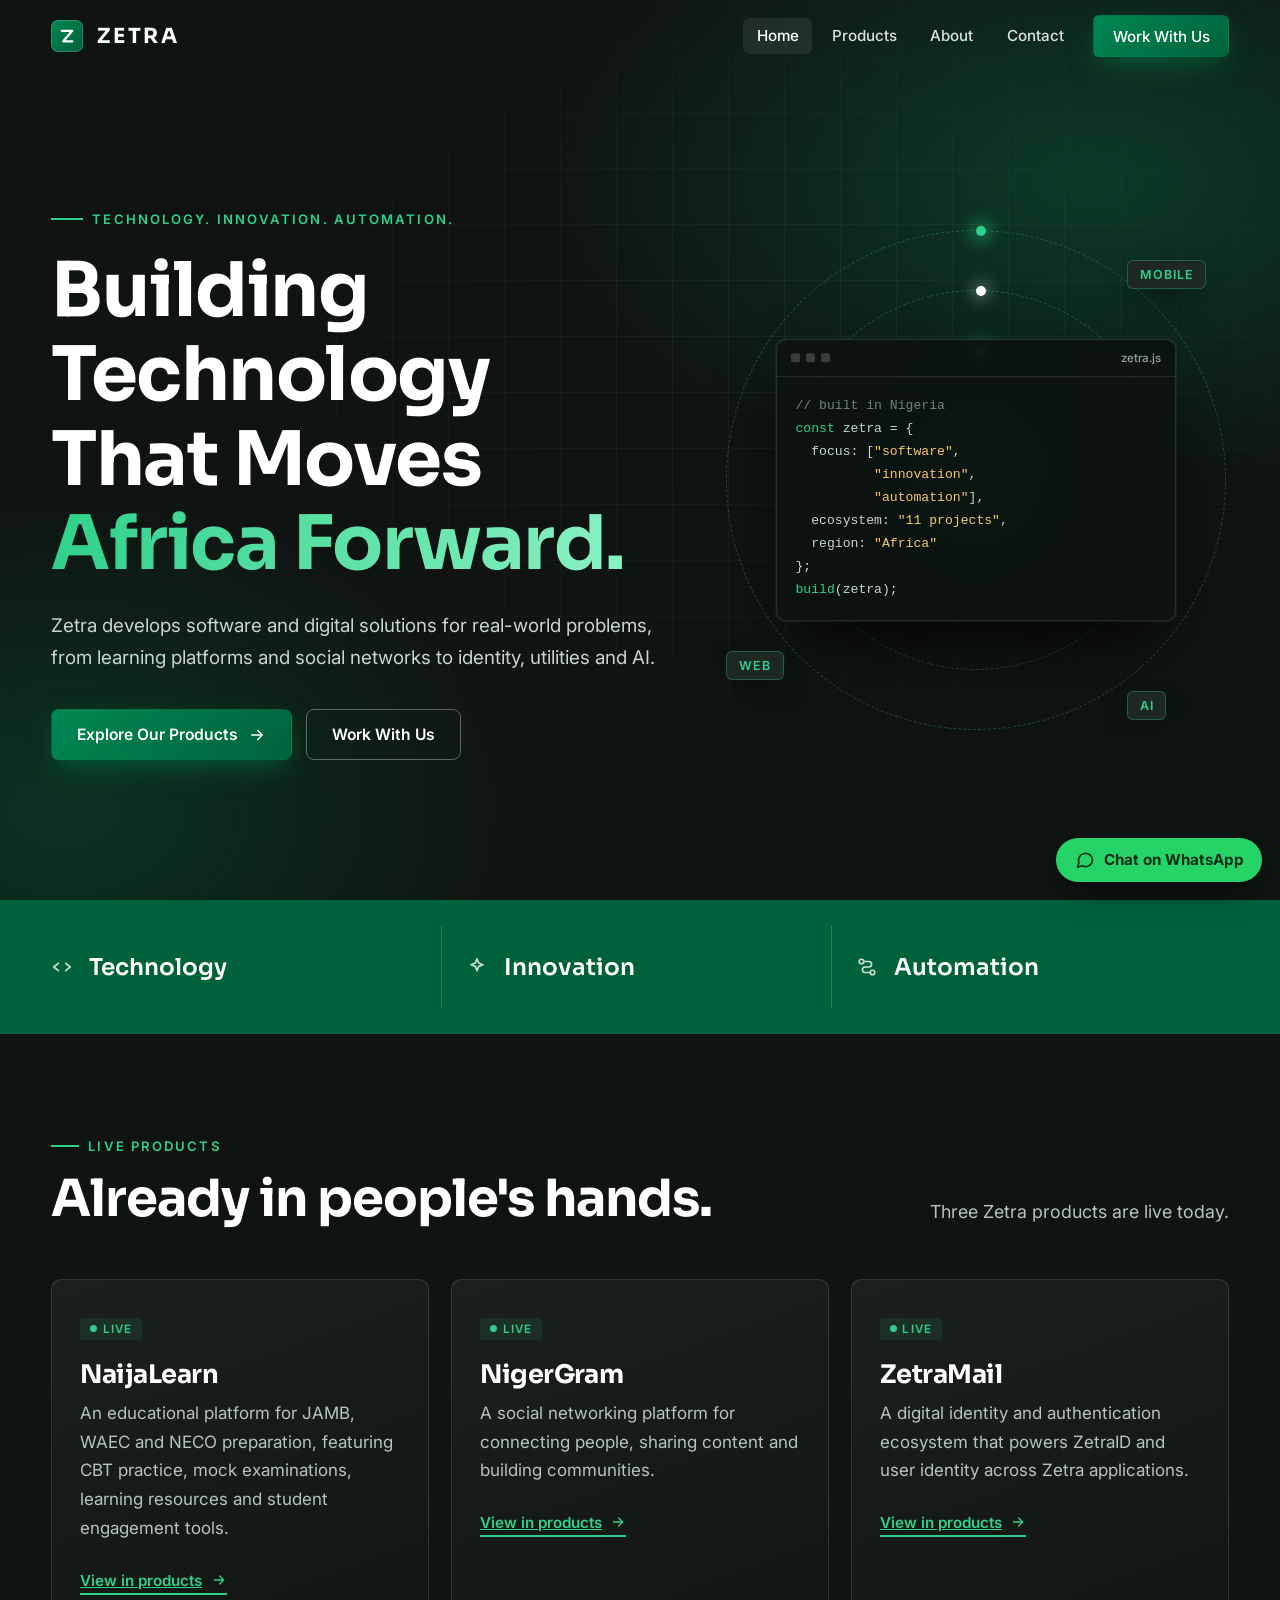
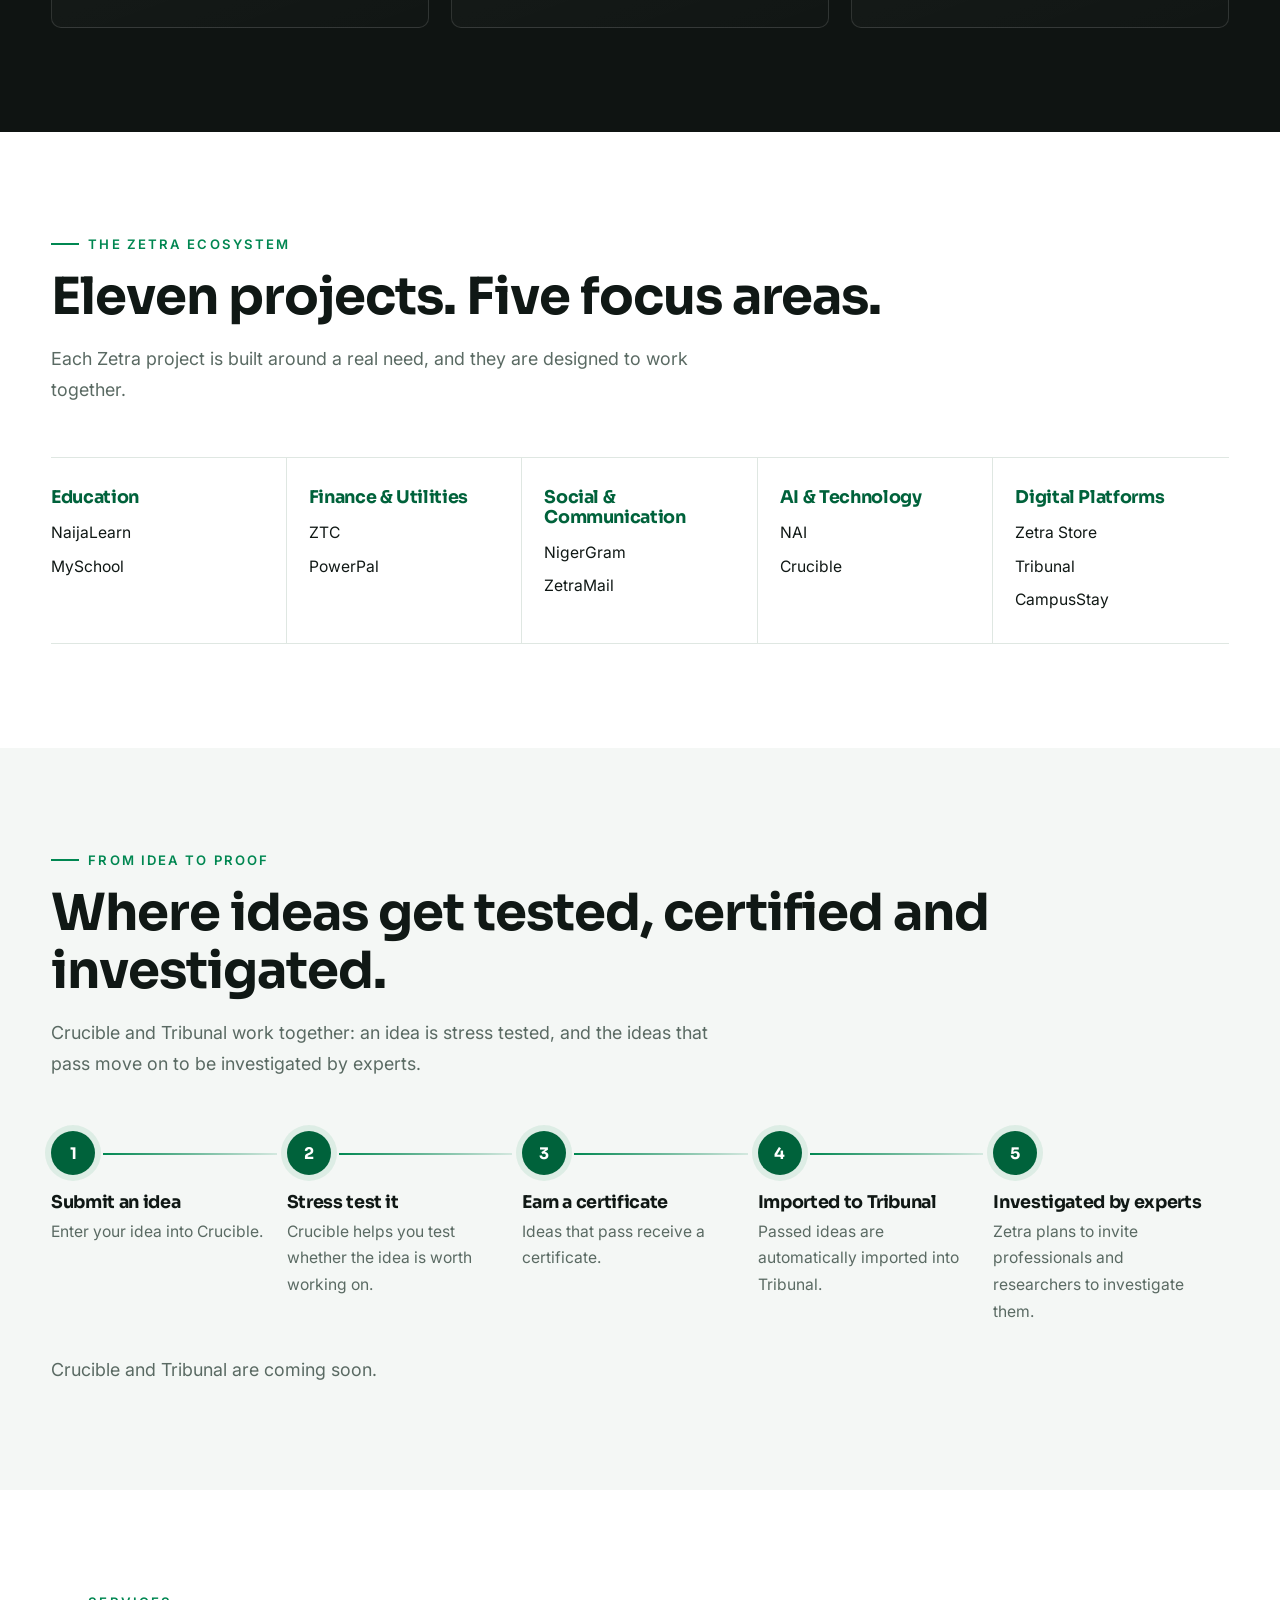
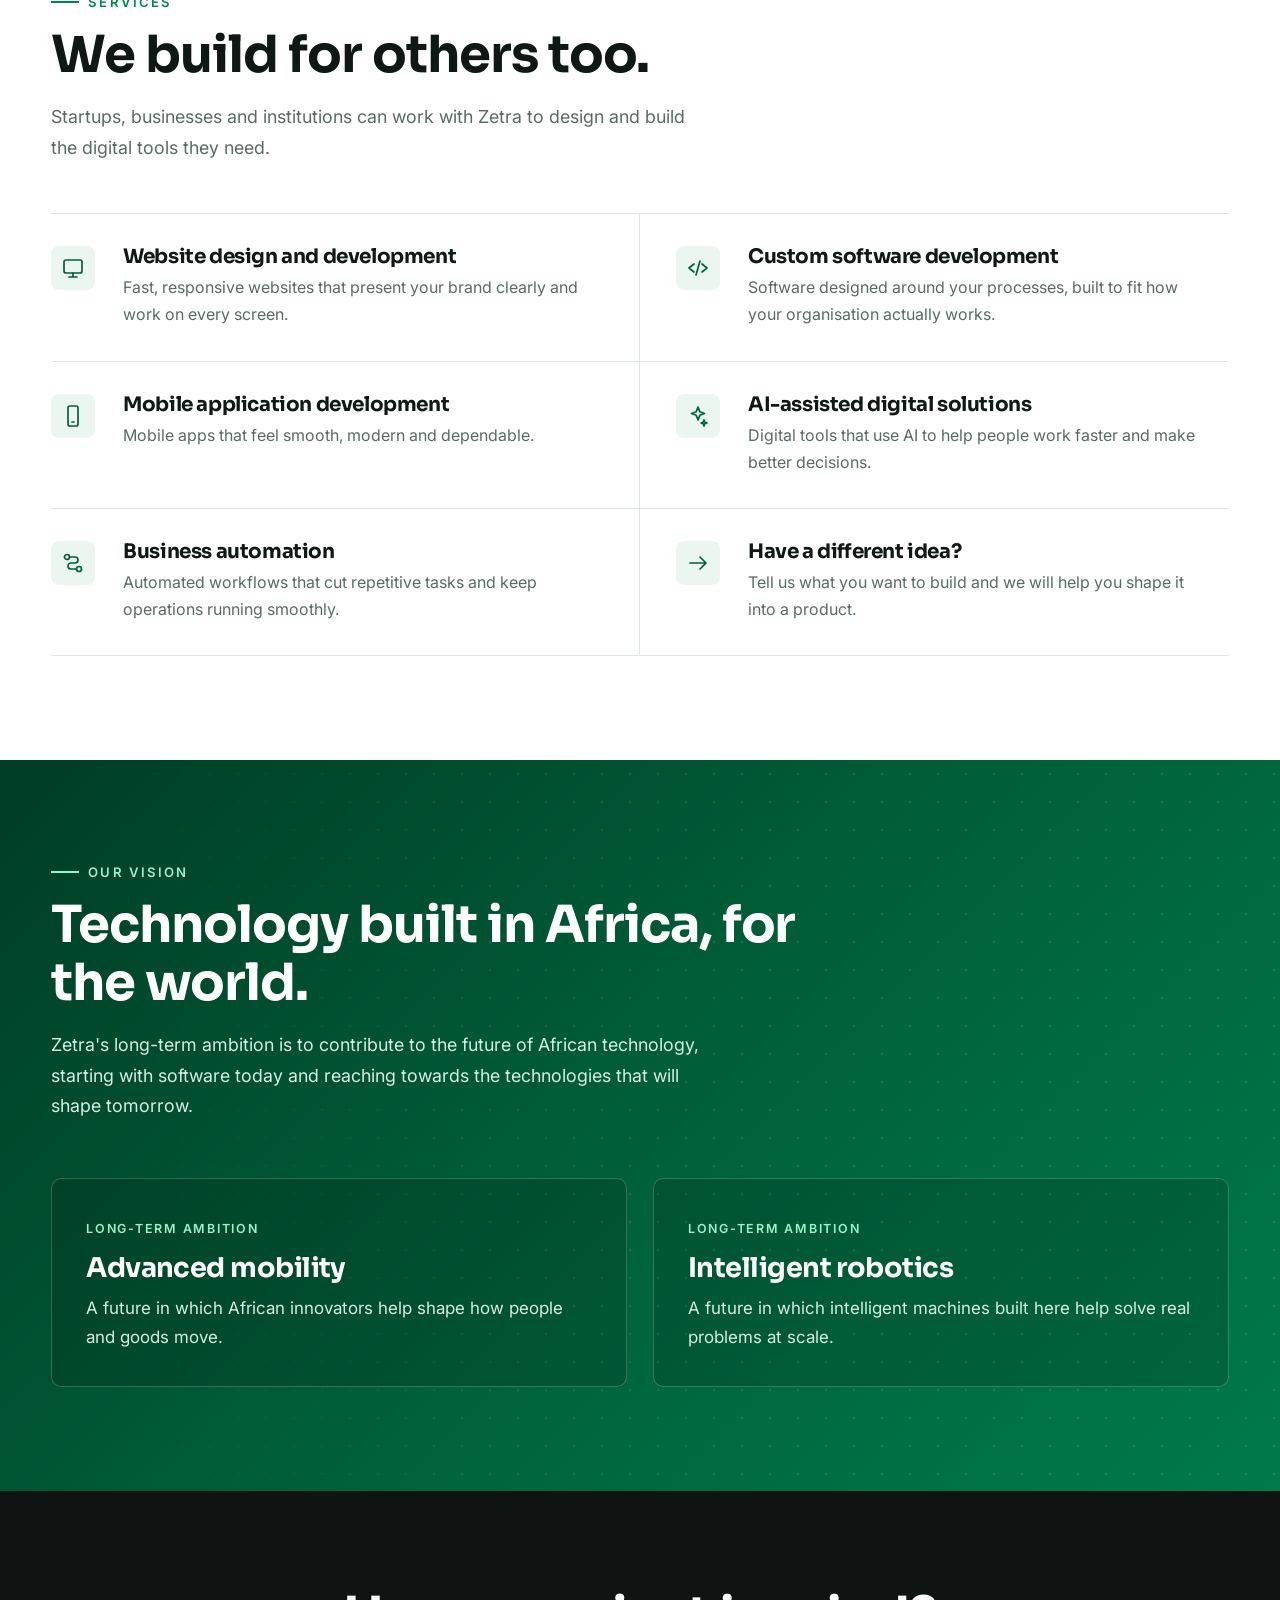
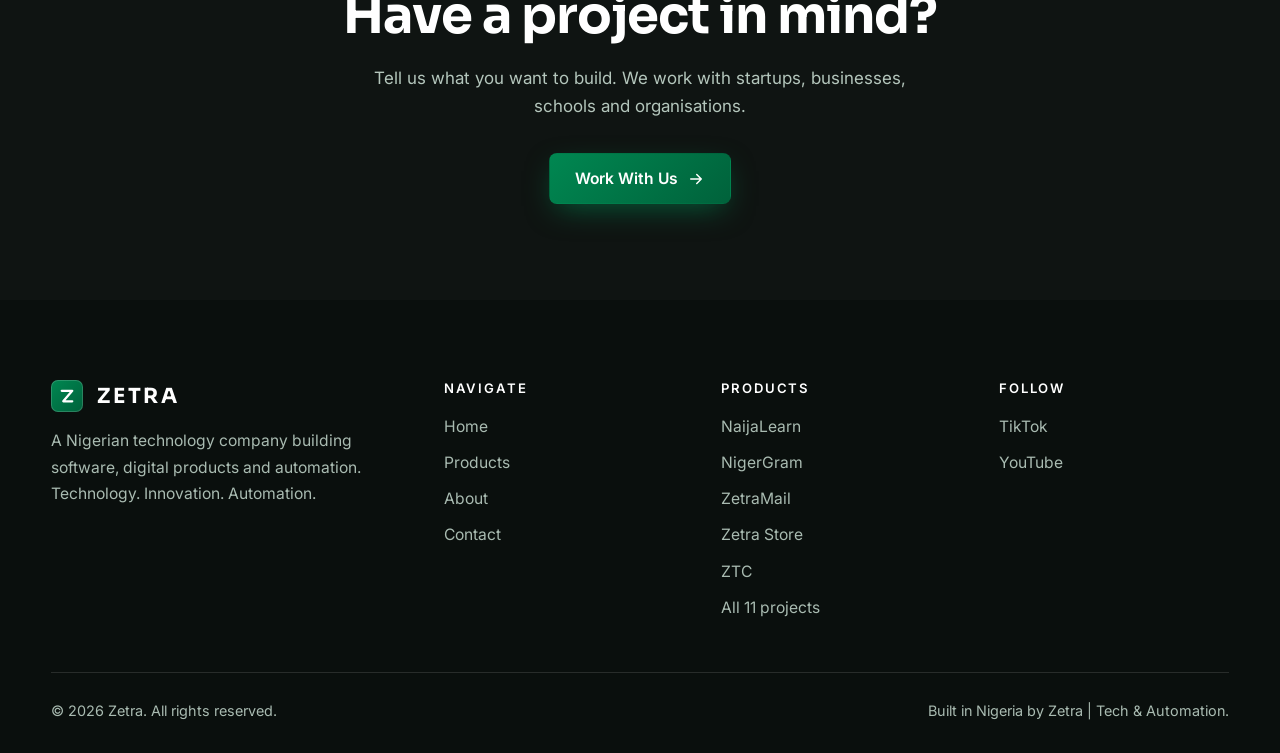
==== index.html @ 16d911e9 "Zetra company website" ====
<!DOCTYPE html>
<html lang="en">
<head>
<meta charset="utf-8">
<meta name="viewport" content="width=device-width,initial-scale=1">
<title>Zetra | Technology. Innovation. Automation.</title>
<meta name="description" content="Zetra is a Nigerian technology company building software, digital products and automation that move Africa forward.">
<meta name="robots" content="index,follow,max-image-preview:large">
<meta name="theme-color" content="#0f1412">
<meta name="author" content="Zetra">
<link rel="canonical" href="https://zetra-company-official-website.vercel.app/">
<meta property="og:type" content="website"><meta property="og:site_name" content="Zetra">
<meta property="og:title" content="Zetra | Technology. Innovation. Automation."><meta property="og:description" content="Zetra is a Nigerian technology company building software, digital products and automation that move Africa forward.">
<meta property="og:url" content="https://zetra-company-official-website.vercel.app/"><meta property="og:image" content="https://zetra-company-official-website.vercel.app/images/og-zetra.jpg">
<meta name="twitter:card" content="summary_large_image">
<link rel="icon" href="images/favicon.svg" type="image/svg+xml"><link rel="manifest" href="site.webmanifest">
<link rel="preconnect" href="https://fonts.googleapis.com"><link rel="preconnect" href="https://fonts.gstatic.com" crossorigin>
<link href="https://fonts.googleapis.com/css2?family=Inter:wght@400;500;600&family=Sora:wght@500;600;700&display=swap" rel="stylesheet">
<link rel="stylesheet" href="css/style.css">
<script type="application/ld+json">{"@context": "https://schema.org", "@type": "Organization", "name": "Zetra", "alternateName": "Zetra | Tech & Automation", "url": "https://zetra-company-official-website.vercel.app/", "logo": "https://zetra-company-official-website.vercel.app/images/favicon.svg", "slogan": "Technology. Innovation. Automation.", "description": "A Nigerian technology company focused on software development, digital products and automation.", "areaServed": "Africa", "email": "zetraorld0@gmail.com", "telephone": "+2348065425732", "sameAs": ["https://www.tiktok.com/@zetra_ecosystem", "https://www.youtube.com/@zetraworld"], "brand": [{"@type": "Brand", "name": "NaijaLearn"}, {"@type": "Brand", "name": "NigerGram"}, {"@type": "Brand", "name": "ZetraMail"}, {"@type": "Brand", "name": "Zetra Store"}, {"@type": "Brand", "name": "ZTC"}, {"@type": "Brand", "name": "NAI"}, {"@type": "Brand", "name": "Tribunal"}, {"@type": "Brand", "name": "Crucible"}, {"@type": "Brand", "name": "MySchool"}, {"@type": "Brand", "name": "PowerPal"}, {"@type": "Brand", "name": "CampusStay"}]}</script>
</head>
<body>
<a class="skip" href="#main">Skip to content</a>
<header class="hd" id="hd"><div class="wrap">
<a class="brand" href="index.html" aria-label="Zetra home"><i aria-hidden="true"><svg viewBox="0 0 24 24" fill="none" stroke="#fff" stroke-width="3" stroke-linejoin="round" stroke-linecap="round"><path d="M5 5h14L7 19h12"/></svg></i>ZETRA</a>
<button class="burger" id="burger" type="button" aria-label="Open menu" aria-expanded="false" aria-controls="menu"><span></span><span></span><span></span></button>
<ul class="links" id="menu"><li><a href="index.html" aria-current="page">Home</a></li><li><a href="products.html">Products</a></li><li><a href="about.html">About</a></li><li><a href="contact.html">Contact</a></li><li><a class="btn btn-p" href="contact.html">Work With Us</a></li></ul>
</div></header>
<main id="main">
<section class="hero" id="home"><div class="wrap">
<div>
<p class="kicker">Technology. Innovation. Automation.</p>
<h1>Building Technology That Moves <em>Africa Forward.</em></h1>
<p class="lead">Zetra develops software and digital solutions for real-world problems, from learning platforms and social networks to identity, utilities and AI.</p>
<div class="cta"><a class="btn btn-p" href="products.html">Explore Our Products <svg viewBox="0 0 24 24" fill="none" stroke="currentColor" stroke-width="2" stroke-linecap="round" stroke-linejoin="round" aria-hidden="true"><path d="M5 12h14M13 6l6 6-6 6"/></svg></a><a class="btn btn-g" href="contact.html">Work With Us</a></div>
</div>
<div class="viz" aria-hidden="true"><div class="glow"></div><div class="ring r1"></div><div class="ring r2"></div><div class="ring r3"></div>
<div class="code"><div class="bar"><b></b><b></b><b></b><span>zetra.js</span></div><pre><span class="c">// built in Nigeria</span>
<span class="k">const</span> zetra = {
  focus: [<span class="s">"software"</span>,
          <span class="s">"innovation"</span>,
          <span class="s">"automation"</span>],
  ecosystem: <span class="s">"11 projects"</span>,
  region: <span class="s">"Africa"</span>
};
<span class="k">build</span>(zetra);</pre></div>
<span class="chip a">Mobile</span><span class="chip b">Web</span><span class="chip c">AI</span></div>
</div></section>
<div class="strip" aria-label="Zetra pillars"><div class="wrap">
<div><svg viewBox="0 0 24 24" fill="none" stroke="currentColor" stroke-width="1.8" stroke-linecap="round" stroke-linejoin="round" aria-hidden="true"><path d="M8 8l-5 4 5 4M16 8l5 4-5 4"/></svg>Technology</div>
<div><svg viewBox="0 0 24 24" fill="none" stroke="currentColor" stroke-width="1.8" stroke-linecap="round" stroke-linejoin="round" aria-hidden="true"><path d="M12 3l1.8 4.7 4.7 1.8-4.7 1.8L12 16l-1.8-4.7L5.5 9.5l4.7-1.8z"/></svg>Innovation</div>
<div><svg viewBox="0 0 24 24" fill="none" stroke="currentColor" stroke-width="1.8" stroke-linecap="round" stroke-linejoin="round" aria-hidden="true"><circle cx="6" cy="6" r="2.5"/><circle cx="18" cy="18" r="2.5"/><path d="M8.5 6H14a3 3 0 0 1 0 6h-4a3 3 0 0 0 0 6h5.5"/></svg>Automation</div>
</div></div>
<section class="live"><div class="wrap">
<div class="head reveal"><div><p class="eyebrow">Live products</p><h2>Already in people's hands.</h2></div><p class="sub" style="margin:0">Three Zetra products are live today.</p></div>
<div class="lgrid"><article class="lc reveal" style="--d:0.0s"><span class="st live">Live</span><h3>NaijaLearn</h3><p>An educational platform for JAMB, WAEC and NECO preparation, featuring CBT practice, mock examinations, learning resources and student engagement tools.</p><a class="more" href="products.html">View in products <svg viewBox="0 0 24 24" fill="none" stroke="currentColor" stroke-width="2" stroke-linecap="round" stroke-linejoin="round" aria-hidden="true"><path d="M5 12h14M13 6l6 6-6 6"/></svg></a></article><article class="lc reveal" style="--d:0.08s"><span class="st live">Live</span><h3>NigerGram</h3><p>A social networking platform for connecting people, sharing content and building communities.</p><a class="more" href="products.html">View in products <svg viewBox="0 0 24 24" fill="none" stroke="currentColor" stroke-width="2" stroke-linecap="round" stroke-linejoin="round" aria-hidden="true"><path d="M5 12h14M13 6l6 6-6 6"/></svg></a></article><article class="lc reveal" style="--d:0.16s"><span class="st live">Live</span><h3>ZetraMail</h3><p>A digital identity and authentication ecosystem that powers ZetraID and user identity across Zetra applications.</p><a class="more" href="products.html">View in products <svg viewBox="0 0 24 24" fill="none" stroke="currentColor" stroke-width="2" stroke-linecap="round" stroke-linejoin="round" aria-hidden="true"><path d="M5 12h14M13 6l6 6-6 6"/></svg></a></article></div></div></section>
<section class="light"><div class="wrap">
<div class="reveal"><p class="eyebrow">The Zetra ecosystem</p><h2>Eleven projects. Five focus areas.</h2><p class="sub">Each Zetra project is built around a real need, and they are designed to work together.</p></div>
<div class="eg reveal" style="margin-top:52px"><div class="et"><h3>Education</h3><ul><li><a href="products.html">NaijaLearn</a></li><li><a href="products.html">MySchool</a></li></ul></div><div class="et"><h3>Finance &amp; Utilities</h3><ul><li><a href="products.html">ZTC</a></li><li><a href="products.html">PowerPal</a></li></ul></div><div class="et"><h3>Social &amp; Communication</h3><ul><li><a href="products.html">NigerGram</a></li><li><a href="products.html">ZetraMail</a></li></ul></div><div class="et"><h3>AI &amp; Technology</h3><ul><li><a href="products.html">NAI</a></li><li><a href="products.html">Crucible</a></li></ul></div><div class="et"><h3>Digital Platforms</h3><ul><li><a href="products.html">Zetra Store</a></li><li><a href="products.html">Tribunal</a></li><li><a href="products.html">CampusStay</a></li></ul></div></div></div></section>
<section class="soft"><div class="wrap">
<div class="reveal"><p class="eyebrow">From idea to proof</p><h2>Where ideas get tested, certified and investigated.</h2><p class="sub">Crucible and Tribunal work together: an idea is stress tested, and the ideas that pass move on to be investigated by experts.</p></div>
<ol class="pipe">
<li class="reveal"><b>1</b><h3>Submit an idea</h3><p>Enter your idea into Crucible.</p></li>
<li class="reveal" style="--d:.08s"><b>2</b><h3>Stress test it</h3><p>Crucible helps you test whether the idea is worth working on.</p></li>
<li class="reveal" style="--d:.16s"><b>3</b><h3>Earn a certificate</h3><p>Ideas that pass receive a certificate.</p></li>
<li class="reveal" style="--d:.24s"><b>4</b><h3>Imported to Tribunal</h3><p>Passed ideas are automatically imported into Tribunal.</p></li>
<li class="reveal" style="--d:.32s"><b>5</b><h3>Investigated by experts</h3><p>Zetra plans to invite professionals and researchers to investigate them.</p></li>
</ol>
<p class="sub" style="margin-top:30px">Crucible and Tribunal are coming soon.</p>
</div></section>
<section class="light"><div class="wrap">
<div class="reveal"><p class="eyebrow">Services</p><h2>We build for others too.</h2><p class="sub">Startups, businesses and institutions can work with Zetra to design and build the digital tools they need.</p></div>
<div class="sg"><div class="sv reveal" style="--d:0.0s"><svg viewBox="0 0 24 24" aria-hidden="true"><rect x="3" y="4" width="18" height="13" rx="2"/><path d="M8 21h8M12 17v4"/></svg><div><h3>Website design and development</h3><p>Fast, responsive websites that present your brand clearly and work on every screen.</p></div></div><div class="sv reveal" style="--d:0.08s"><svg viewBox="0 0 24 24" aria-hidden="true"><path d="M8 8l-5 4 5 4M16 8l5 4-5 4M14 5l-4 14"/></svg><div><h3>Custom software development</h3><p>Software designed around your processes, built to fit how your organisation actually works.</p></div></div><div class="sv reveal" style="--d:0.0s"><svg viewBox="0 0 24 24" aria-hidden="true"><rect x="7" y="2" width="10" height="20" rx="2"/><path d="M11 18h2"/></svg><div><h3>Mobile application development</h3><p>Mobile apps that feel smooth, modern and dependable.</p></div></div><div class="sv reveal" style="--d:0.08s"><svg viewBox="0 0 24 24" aria-hidden="true"><path d="M12 3l1.8 4.7 4.7 1.8-4.7 1.8L12 16l-1.8-4.7L5.5 9.5l4.7-1.8zM18 16l.8 2.2L21 19l-2.2.8L18 22l-.8-2.2L15 19l2.2-.8z"/></svg><div><h3>AI-assisted digital solutions</h3><p>Digital tools that use AI to help people work faster and make better decisions.</p></div></div><div class="sv reveal" style="--d:0.0s"><svg viewBox="0 0 24 24" aria-hidden="true"><circle cx="6" cy="6" r="2.5"/><circle cx="18" cy="18" r="2.5"/><path d="M8.5 6H14a3 3 0 0 1 0 6h-4a3 3 0 0 0 0 6h5.5"/></svg><div><h3>Business automation</h3><p>Automated workflows that cut repetitive tasks and keep operations running smoothly.</p></div></div><div class="sv reveal" style="--d:0.08s"><svg viewBox="0 0 24 24" aria-hidden="true"><path d="M4 12h16M14 6l6 6-6 6"/></svg><div><h3>Have a different idea?</h3><p>Tell us what you want to build and we will help you shape it into a product.</p></div></div></div></div></section>
<section class="vision"><div class="wrap">
<div class="reveal"><p class="eyebrow">Our vision</p><h2>Technology built in Africa, for the world.</h2><p class="sub">Zetra's long-term ambition is to contribute to the future of African technology, starting with software today and reaching towards the technologies that will shape tomorrow.</p></div>
<div class="vg"><div class="vc reveal"><small>Long-term ambition</small><h3>Advanced mobility</h3><p>A future in which African innovators help shape how people and goods move.</p></div><div class="vc reveal" style="--d:.1s"><small>Long-term ambition</small><h3>Intelligent robotics</h3><p>A future in which intelligent machines built here help solve real problems at scale.</p></div></div>
</div></section>
<section class="band"><div class="wrap reveal"><h2>Have a project in mind?</h2><p>Tell us what you want to build. We work with startups, businesses, schools and organisations.</p><a class="btn btn-p" href="contact.html">Work With Us <svg viewBox="0 0 24 24" fill="none" stroke="currentColor" stroke-width="2" stroke-linecap="round" stroke-linejoin="round" aria-hidden="true"><path d="M5 12h14M13 6l6 6-6 6"/></svg></a></div></section>
</main>
<footer><div class="wrap">
<div class="fg">
<div><a class="brand" href="index.html" aria-label="Zetra home"><i aria-hidden="true"><svg viewBox="0 0 24 24" fill="none" stroke="#fff" stroke-width="3" stroke-linejoin="round" stroke-linecap="round"><path d="M5 5h14L7 19h12"/></svg></i>ZETRA</a><p class="d">A Nigerian technology company building software, digital products and automation. Technology. Innovation. Automation.</p></div>
<div><h4>Navigate</h4><ul><li><a href="index.html">Home</a></li><li><a href="products.html">Products</a></li><li><a href="about.html">About</a></li><li><a href="contact.html">Contact</a></li></ul></div>
<div><h4>Products</h4><ul><li><a href="products.html">NaijaLearn</a></li><li><a href="products.html">NigerGram</a></li><li><a href="products.html">ZetraMail</a></li><li><a href="products.html">Zetra Store</a></li><li><a href="products.html">ZTC</a></li><li><a href="products.html">All 11 projects</a></li></ul></div>
<div id="social-col" hidden><h4>Follow</h4><ul id="social"></ul></div>
</div>
<div class="fb"><span>&copy; <span id="yr">2026</span> Zetra. All rights reserved.</span><span>Built in Nigeria by Zetra | Tech &amp; Automation.</span></div>
</div></footer>
<script src="js/site.js"></script>
</body>
</html>
---- css/style.css ----
:root{--g1:#00623B;--g2:#008751;--gl:#2fd08a;--ch:#0f1412;--ch2:#151c19;--ch3:#1d2723;--line:#ffffff1f;--ink:#101815;--mute:#5a6a63;--soft:#f4f7f5;--bd:#dfe7e2;--r:8px}
*{box-sizing:border-box;margin:0;padding:0}
html{scroll-behavior:smooth;scroll-padding-top:84px}
body{font:400 1.0625rem/1.7 Inter,system-ui,-apple-system,"Segoe UI",sans-serif;color:var(--ink);background:#fff;-webkit-font-smoothing:antialiased;overflow-x:hidden}
h1,h2,h3{font-family:Sora,Inter,system-ui,sans-serif;line-height:1.12;letter-spacing:-.02em}
a{color:inherit}img,svg{display:block;max-width:100%}
.wrap{width:min(1180px,92%);margin-inline:auto}
:focus-visible{outline:3px solid var(--gl);outline-offset:3px;border-radius:4px}
.skip{position:absolute;left:-999px;top:8px;background:var(--g2);color:#fff;padding:.7em 1.1em;z-index:300;border-radius:var(--r)}.skip:focus{left:8px}
.btn{display:inline-flex;align-items:center;justify-content:center;gap:.6em;padding:.95em 1.6em;border-radius:var(--r);border:1px solid transparent;font:600 .98rem Inter,sans-serif;text-decoration:none;cursor:pointer;transition:transform .25s,background .25s,box-shadow .25s,border-color .25s,color .25s}
.btn svg{width:18px;height:18px;transition:transform .25s}.btn:hover svg{transform:translateX(4px)}
.btn-p{background:linear-gradient(135deg,var(--g2),var(--g1));color:#fff;box-shadow:0 10px 30px -8px #008751aa}.btn-p:hover{transform:translateY(-2px);box-shadow:0 16px 36px -8px #008751dd}
.btn-g{background:transparent;color:#fff;border-color:#ffffff55}.btn-g:hover{border-color:var(--gl);color:var(--gl);transform:translateY(-2px)}
.btn-d{background:var(--ch);color:#fff}.btn-d:hover{background:var(--g1);transform:translateY(-2px)}
.btn-o{background:#fff;color:var(--g1);border-color:var(--g2)}.btn-o:hover{background:var(--g1);color:#fff}
/* header */
.hd{position:fixed;inset:0 0 auto 0;z-index:100;border-bottom:1px solid transparent;transition:background .3s,border-color .3s}
.hd.solid,.hd.menu-open{background:#0f1412ec;-webkit-backdrop-filter:blur(14px);backdrop-filter:blur(14px);border-color:var(--line)}
.hd .wrap{display:flex;align-items:center;justify-content:space-between;height:72px}
.brand{display:flex;align-items:center;gap:.65em;text-decoration:none;color:#fff;font:700 1.3rem Sora,sans-serif;letter-spacing:.14em}
.brand i{display:grid;place-items:center;width:32px;height:32px;border-radius:7px;background:linear-gradient(135deg,var(--g2),var(--g1));box-shadow:0 0 0 1px #ffffff2a inset}.brand i svg{width:18px;height:18px}
.links{display:flex;align-items:center;gap:6px;list-style:none}
.links a{color:#d9e4de;text-decoration:none;font-weight:500;font-size:.95rem;padding:.55em .9em;border-radius:6px;transition:color .2s,background .2s}
.links a:hover,.links a[aria-current=page]{color:#fff;background:#ffffff14}
.links .btn{margin-left:10px;padding:.7em 1.2em;color:#fff}.links .btn:hover{background:linear-gradient(135deg,var(--g2),var(--g1))}
.burger{display:none;width:44px;height:44px;border:1px solid var(--line);background:transparent;border-radius:var(--r);cursor:pointer;position:relative}
.burger span{position:absolute;left:11px;right:11px;height:2px;background:#fff;transition:transform .3s,opacity .3s,top .3s}
.burger span:nth-child(1){top:15px}.burger span:nth-child(2){top:21px}.burger span:nth-child(3){top:27px}
.open .burger span:nth-child(1){top:21px;transform:rotate(45deg)}.open .burger span:nth-child(2){opacity:0}.open .burger span:nth-child(3){top:21px;transform:rotate(-45deg)}
/* hero */
.hero{position:relative;background:var(--ch);color:#fff;padding:150px 0 90px;min-height:100svh;display:flex;align-items:center;overflow:hidden;isolation:isolate}
.hero::before{content:"";position:absolute;inset:0;z-index:-2;background:radial-gradient(60% 50% at 85% 20%,#00875155,transparent 70%),radial-gradient(50% 50% at 5% 90%,#00623b66,transparent 70%)}
.hero::after{content:"";position:absolute;inset:0;z-index:-1;background-image:linear-gradient(#ffffff0d 1px,transparent 1px),linear-gradient(90deg,#ffffff0d 1px,transparent 1px);background-size:56px 56px;-webkit-mask-image:radial-gradient(70% 70% at 60% 40%,#000,transparent 85%);mask-image:radial-gradient(70% 70% at 60% 40%,#000,transparent 85%)}
.hero .wrap{display:grid;grid-template-columns:1.1fr .9fr;gap:56px;align-items:center}
.kicker{display:inline-flex;align-items:center;gap:.7em;font:600 .82rem Inter;letter-spacing:.16em;text-transform:uppercase;color:var(--gl);margin-bottom:1.4rem}.kicker::before{content:"";width:32px;height:2px;background:var(--gl)}
.hero h1{font-size:clamp(2.5rem,6.2vw,4.7rem);font-weight:700}
.hero h1 em{font-style:normal;background:linear-gradient(100deg,var(--gl),#8af2c3);-webkit-background-clip:text;background-clip:text;color:transparent}
.hero p.lead{margin:1.5rem 0 2.2rem;max-width:52ch;font-size:1.18rem;color:#c7d6ce}
.cta{display:flex;flex-wrap:wrap;gap:14px}
.viz{position:relative;width:100%;max-width:500px;aspect-ratio:1;justify-self:center}
.ring{position:absolute;border:1px dashed #2fd08a55;border-radius:50%;animation:spin 40s linear infinite}.ring.r1{inset:0}.ring.r2{inset:12%;animation-duration:28s;animation-direction:reverse}.ring.r3{inset:24%;animation-duration:20s}
.ring::after{content:"";position:absolute;top:-5px;left:50%;width:10px;height:10px;border-radius:50%;background:var(--gl);box-shadow:0 0 18px 2px var(--gl)}.ring.r2::after{background:#fff;box-shadow:0 0 16px 2px #fff8}
@keyframes spin{to{transform:rotate(360deg)}}
.glow{position:absolute;inset:22%;border-radius:50%;background:radial-gradient(circle,#008751aa,transparent 68%);filter:blur(24px)}
.code{position:absolute;inset:50% 0 auto 0;margin:0 auto;transform:translateY(-50%);width:80%;background:#0c1210f2;border:1px solid var(--line);border-radius:10px;box-shadow:0 30px 70px -20px #000,0 0 0 1px #00875133;overflow:hidden;animation:float 7s ease-in-out infinite}
@keyframes float{50%{transform:translateY(-54%)}}
.code .bar{display:flex;gap:6px;padding:11px 14px;border-bottom:1px solid var(--line);align-items:center;font:500 .72rem Inter;color:#8fa59a}.code .bar b{width:9px;height:9px;border-radius:2px;background:#ffffff2e}.code .bar span{margin-left:auto}
.code pre{padding:18px;font:500 .82rem/1.75 ui-monospace,SFMono-Regular,Menlo,Consolas,monospace;color:#c7d6ce;white-space:pre;overflow:hidden}
.code .k{color:#2fd08a}.code .s{color:#f2c96b}.code .c{color:#6f857a}
.chip{position:absolute;padding:.5em .95em;background:var(--ch3);border:1px solid #2fd08a55;border-radius:6px;font:600 .78rem Inter;letter-spacing:.08em;text-transform:uppercase;color:var(--gl);box-shadow:0 12px 30px -10px #000}
.chip.a{top:6%;right:4%}.chip.b{bottom:10%;left:0}.chip.c{bottom:2%;right:12%}
/* page hero (inner pages) */
.ph{background:var(--ch);color:#fff;padding:150px 0 70px;position:relative;overflow:hidden;isolation:isolate}
.ph::before{content:"";position:absolute;inset:0;z-index:-1;background:radial-gradient(55% 80% at 90% 0%,#00875155,transparent 70%),linear-gradient(#ffffff0a 1px,transparent 1px) 0 0/56px 56px}
.ph h1{font-size:clamp(2.2rem,5vw,3.6rem);max-width:20ch}.ph p{margin-top:1.2rem;max-width:58ch;color:#c7d6ce;font-size:1.15rem}
/* strip */
.strip{background:var(--g1);color:#fff}.strip .wrap{display:grid;grid-template-columns:repeat(3,1fr)}
.strip div{padding:26px 24px;font:600 clamp(1rem,2.4vw,1.45rem) Sora,sans-serif;border-left:1px solid #ffffff2e;display:flex;align-items:center;gap:.7em}.strip div:first-child{border-left:0;padding-left:0}.strip svg{width:22px;height:22px;flex:none;opacity:.8}
/* sections */
section{padding:104px 0}
.eyebrow{font:600 .82rem Inter;letter-spacing:.16em;text-transform:uppercase;color:var(--g2);margin-bottom:1rem;display:flex;align-items:center;gap:.7em}.eyebrow::before{content:"";width:28px;height:2px;background:currentColor}
h2{font-size:clamp(2rem,4.6vw,3.2rem);font-weight:700}
.sub{margin-top:1.2rem;max-width:60ch;color:var(--mute);font-size:1.12rem}
.soft{background:var(--soft)}
.reveal{opacity:0;transform:translateY(26px);transition:opacity .8s cubic-bezier(.2,.7,.2,1),transform .8s cubic-bezier(.2,.7,.2,1);transition-delay:var(--d,0s)}.reveal.in{opacity:1;transform:none}
.head{display:flex;justify-content:space-between;align-items:end;gap:30px;flex-wrap:wrap;margin-bottom:52px}
/* live cards (dark) */
.live{background:var(--ch);color:#fff}.live .eyebrow{color:var(--gl)}.live .sub{color:#b4c6bc}
.lgrid{display:grid;grid-template-columns:repeat(3,1fr);gap:22px}
.lc{padding:32px 28px;border:1px solid var(--line);border-radius:10px;background:linear-gradient(160deg,#ffffff0d,#ffffff03);transition:transform .35s,border-color .35s}.lc:hover{transform:translateY(-6px);border-color:#2fd08a88}
.lc h3{font-size:1.6rem;margin:1.2rem 0 .6rem}.lc p{color:#b4c6bc;margin-bottom:1.4rem}
.st{display:inline-flex;align-items:center;gap:.5em;font:600 .72rem Inter;letter-spacing:.1em;text-transform:uppercase;padding:.35em .85em;border-radius:4px}
.st::before{content:"";width:7px;height:7px;border-radius:50%;background:currentColor}
.st.live{color:var(--gl);background:#2fd08a18}.st.soon{color:#8a9a92;background:#8a9a9218}
.light .st.live{color:var(--g1);background:#00875114}.light .st.soon{color:#6b7a73;background:#6b7a7314}
.more{display:inline-flex;align-items:center;gap:.55em;background:none;border:0;border-bottom:2px solid var(--g2);padding:.2em 0;font:600 .95rem Inter;color:var(--g1);cursor:pointer;transition:gap .25s,color .25s}.more:hover{gap:.9em;color:var(--g2)}.more svg{width:16px;height:16px}
.live .more{color:var(--gl);border-color:var(--gl)}
/* ecosystem tiles */
.eg{display:grid;grid-template-columns:repeat(5,1fr);gap:0;border-top:1px solid var(--bd)}
.et{padding:30px 22px 30px 0;border-right:1px solid var(--bd);border-bottom:1px solid var(--bd)}.et:not(:first-child){padding-left:22px}.et:last-child{border-right:0}
.et h3{font-size:1.1rem;margin-bottom:.8rem;color:var(--g1)}.et ul{list-style:none;display:grid;gap:.4rem}.et li{font-size:.98rem}
.et a{text-decoration:none}.et a:hover{color:var(--g2)}
/* services */
.sg{display:grid;grid-template-columns:1fr 1fr;margin-top:50px;border-top:1px solid var(--bd)}
.sv{display:grid;grid-template-columns:52px 1fr;gap:20px;padding:32px 28px 32px 0;border-bottom:1px solid var(--bd);transition:background .3s}.sv:nth-child(odd){border-right:1px solid var(--bd)}.sv:nth-child(even){padding-left:36px}.sv:hover{background:linear-gradient(90deg,#00875110,transparent)}
.sv svg{width:44px;height:44px;padding:10px;border-radius:8px;background:#00875114;stroke:var(--g1);fill:none;stroke-width:1.7;stroke-linecap:round;stroke-linejoin:round;transition:background .3s,stroke .3s}.sv:hover svg{background:var(--g1);stroke:#fff}
.sv h3{font-size:1.25rem;margin-bottom:.35rem}.sv p{color:var(--mute);font-size:1rem}
/* vision */
.vision{background:linear-gradient(135deg,#003d25,var(--g1) 55%,#007a4a);color:#fff;position:relative;overflow:hidden;isolation:isolate}
.vision::before{content:"";position:absolute;inset:0;z-index:-1;background-image:radial-gradient(#ffffff1f 1px,transparent 1px);background-size:28px 28px;-webkit-mask-image:linear-gradient(90deg,transparent,#000 70%);mask-image:linear-gradient(90deg,transparent,#000 70%)}
.vision .eyebrow{color:#9bf0c9}.vision h2{max-width:20ch}.vision .sub{color:#d6efe3}
.vg{display:grid;grid-template-columns:1fr 1fr;gap:26px;margin-top:56px}
.vc{padding:34px;border:1px solid #ffffff33;border-radius:10px;background:#00000024;transition:transform .3s,border-color .3s}.vc:hover{transform:translateY(-5px);border-color:#9bf0c9}
.vc small{font:600 .78rem Inter;letter-spacing:.14em;text-transform:uppercase;color:#9bf0c9}.vc h3{font-size:1.7rem;margin:.7rem 0}.vc p{color:#d6efe3}
/* cta band */
.band{background:var(--ch);color:#fff;text-align:center;padding:96px 0}.band h2{max-width:22ch;margin:0 auto}.band p{margin:1.2rem auto 2rem;max-width:54ch;color:#b4c6bc}
/* products page */
.pills{display:flex;flex-wrap:wrap;gap:10px;margin-bottom:40px}
.pills button{border:1px solid var(--bd);background:#fff;color:var(--ink);padding:.6em 1.2em;border-radius:999px;font:500 .94rem Inter;cursor:pointer;transition:all .2s}.pills button:hover{border-color:var(--g2);color:var(--g1)}.pills button[aria-pressed=true]{background:var(--g1);color:#fff;border-color:var(--g1)}
.pg{display:grid;grid-template-columns:repeat(3,1fr);gap:22px}
.pc{position:relative;background:#fff;border:1px solid var(--bd);border-radius:10px;padding:30px 28px 26px;display:flex;flex-direction:column;transition:transform .35s,border-color .35s,box-shadow .35s;overflow:hidden}
.pc::before{content:"";position:absolute;left:0;top:0;height:3px;width:0;background:linear-gradient(90deg,var(--g2),var(--gl));transition:width .45s}.pc:hover{transform:translateY(-6px);border-color:#00875166;box-shadow:0 26px 50px -24px #00623b66}.pc:hover::before{width:100%}
.pc .cat{font:600 .74rem Inter;letter-spacing:.1em;text-transform:uppercase;color:var(--mute);margin-bottom:.8rem}
.pc h3{font-size:1.5rem;margin:1rem 0 .6rem}.pc p{color:var(--mute);flex:1;margin-bottom:1.4rem;font-size:1rem}
.pc[hidden]{display:none}
dialog{border:0;border-radius:12px;padding:0;max-width:min(560px,92vw);width:100%;box-shadow:0 40px 100px -20px #000c}
dialog::backdrop{background:#0b100ecc;-webkit-backdrop-filter:blur(4px);backdrop-filter:blur(4px)}
.dm{padding:36px 34px 32px}.dm .cat{font:600 .74rem Inter;letter-spacing:.1em;text-transform:uppercase;color:var(--mute)}.dm h3{font-size:1.9rem;margin:.8rem 0}.dm p{color:var(--mute);margin:1rem 0 1.6rem}
.dm .x{position:absolute;top:14px;right:14px;width:40px;height:40px;border-radius:50%;border:1px solid var(--bd);background:#fff;cursor:pointer;font-size:1.2rem}.dm .x:hover{background:var(--soft)}
.dm .acts{display:flex;gap:12px;flex-wrap:wrap}
/* about */
.two{display:grid;grid-template-columns:1fr 1fr;gap:72px;align-items:start}
.pillars{border-top:1px solid var(--bd)}.pillar{display:grid;grid-template-columns:56px 1fr;gap:20px;padding:26px 0;border-bottom:1px solid var(--bd)}.pillar span{font:700 .9rem Sora;color:var(--g2);padding-top:4px}.pillar h3{font-size:1.3rem;margin-bottom:.35rem}.pillar p{color:var(--mute);font-size:1rem}
.lead-box{padding:34px;border-left:4px solid var(--g2);background:var(--soft);border-radius:0 10px 10px 0}.lead-box h3{font-size:1.5rem;margin-bottom:.6rem}.lead-box p{color:var(--mute)}
/* contact */
.contact{background:var(--ch);color:#fff}.contact .wrap{display:grid;grid-template-columns:.9fr 1.1fr;gap:72px;align-items:start}.contact .eyebrow{color:var(--gl)}.contact .sub{color:#b4c6bc}
.ch{list-style:none;display:grid;gap:12px;margin-top:2rem}.ch a{color:#fff;text-decoration:none;border-bottom:1px solid #ffffff44}.ch a:hover{color:var(--gl);border-color:var(--gl)}.ch small{display:block;font:600 .74rem Inter;letter-spacing:.12em;text-transform:uppercase;color:var(--gl)}
form{display:grid;grid-template-columns:1fr 1fr;gap:20px}.f{display:grid;gap:8px}.f.full{grid-column:1/-1}
label{font:600 .88rem Inter;color:#d7e4dc}
input,textarea,select{width:100%;padding:.95em 1.1em;background:#ffffff0d;border:1px solid #ffffff33;border-radius:var(--r);color:#fff;font:inherit;transition:border-color .2s,background .2s}
select option{color:#111}
input::placeholder,textarea::placeholder{color:#7f948a}input:focus,textarea:focus,select:focus{outline:none;border-color:var(--gl);background:#ffffff14;box-shadow:0 0 0 3px #2fd08a33}
textarea{min-height:150px;resize:vertical}
.fa{grid-column:1/-1;display:flex;gap:14px;flex-wrap:wrap}
#status{grid-column:1/-1;min-height:1.6em;font-weight:500}#status.err{color:#ffb4a8}#status.ok{color:var(--gl)}
.notice{padding:26px;border:1px dashed #2fd08a66;border-radius:10px;color:#c7d6ce}
/* footer */
footer{background:#0a0f0d;color:#a9bbb1;padding:80px 0 30px;font-size:.98rem}
.fg{display:grid;grid-template-columns:1.5fr 1fr 1fr 1fr;gap:48px;padding-bottom:50px;border-bottom:1px solid var(--line)}
footer .brand{margin-bottom:1rem}footer p.d{max-width:38ch}
footer h4{font:600 .82rem Inter;letter-spacing:.14em;text-transform:uppercase;color:#fff;margin-bottom:1.1rem}
footer ul{list-style:none;display:grid;gap:.6rem}footer ul a{text-decoration:none;transition:color .2s}footer ul a:hover{color:var(--gl)}
.fb{display:flex;justify-content:space-between;gap:16px;flex-wrap:wrap;padding-top:26px;font-size:.9rem}
@media(max-width:1000px){
.hero .wrap,.two,.contact .wrap{grid-template-columns:1fr;gap:48px}.viz{max-width:400px}
.lgrid,.pg{grid-template-columns:1fr 1fr}.eg{grid-template-columns:1fr 1fr}.et,.et:not(:first-child){padding:26px 18px 26px 0;border-right:0}
.sg,.vg{grid-template-columns:1fr}.sv:nth-child(odd){border-right:0}.sv:nth-child(even){padding-left:0}
.fg{grid-template-columns:1fr 1fr}.fg>div:first-child{grid-column:1/-1}
section{padding:80px 0}.burger{display:block}
.links{position:fixed;inset:72px 0 0 0;flex-direction:column;align-items:stretch;gap:4px;padding:28px 6%;background:#0f1412f7;-webkit-backdrop-filter:blur(16px);backdrop-filter:blur(16px);transform:translateY(-12px);opacity:0;visibility:hidden;transition:opacity .3s,transform .3s,visibility 0s .3s}
.open .links{opacity:1;transform:none;visibility:visible;transition:opacity .3s,transform .3s}
.links a{font-size:1.25rem;padding:.9em .6em;border-bottom:1px solid var(--line);border-radius:0}.links .btn{margin:18px 0 0;border-bottom:0;font-size:1.05rem;border-radius:var(--r)}}
@media(max-width:640px){.hero{padding:120px 0 70px}.ph{padding:120px 0 56px}.lgrid,.pg,.eg{grid-template-columns:1fr}.strip .wrap{grid-template-columns:1fr}.strip div{border-left:0;border-top:1px solid #ffffff2e;padding:18px 0}.strip div:first-child{border-top:0}form{grid-template-columns:1fr}.fg{grid-template-columns:1fr}.cta .btn{flex:1 1 100%}.code pre{font-size:.7rem;padding:14px}.dm{padding:30px 22px 24px}}
@media(prefers-reduced-motion:reduce){*,*::before,*::after{animation:none!important;transition:none!important;scroll-behavior:auto!important}.reveal{opacity:1;transform:none}}

.pipe{list-style:none;display:grid;grid-template-columns:repeat(5,1fr);gap:0;margin-top:52px;counter-reset:p}
.pipe li{position:relative;padding:0 22px 0 0}
.pipe li::after{content:"";position:absolute;top:22px;left:52px;right:10px;height:2px;background:linear-gradient(90deg,var(--g2),#00875122)}
.pipe li:last-child::after{display:none}
.pipe b{display:grid;place-items:center;width:44px;height:44px;border-radius:50%;background:var(--g1);color:#fff;font:700 1rem Sora,sans-serif;position:relative;z-index:1;box-shadow:0 0 0 6px #00875118}
.pipe h3{font-size:1.1rem;margin:1.1rem 0 .4rem}.pipe p{color:var(--mute);font-size:.98rem}
.faq{margin-top:36px;border-top:1px solid var(--bd)}
.faq details{border-bottom:1px solid var(--bd);padding:20px 4px}
.faq summary{cursor:pointer;font:600 1.12rem Sora,sans-serif;list-style:none;display:flex;justify-content:space-between;gap:16px}
.faq summary::-webkit-details-marker{display:none}.faq summary::after{content:"+";color:var(--g2);font-size:1.5rem;line-height:1;transition:transform .25s}
.faq details[open] summary::after{transform:rotate(45deg)}.faq p{margin-top:12px;color:var(--mute);max-width:64ch}
.fab{position:fixed;right:18px;bottom:18px;z-index:90;display:flex;align-items:center;gap:.6em;padding:.8em 1.2em;border-radius:999px;background:#25d366;color:#06301a;font:700 .95rem Inter,sans-serif;text-decoration:none;box-shadow:0 12px 30px -8px #000a;transition:transform .25s}
.fab:hover{transform:translateY(-3px)}.fab svg{width:20px;height:20px}
@media(max-width:1000px){.pipe{grid-template-columns:1fr;gap:26px}.pipe li{padding:0 0 0 62px}.pipe b{position:absolute;left:0;top:0}.pipe li::after{top:44px;left:21px;right:auto;width:2px;height:calc(100% + 26px - 44px);background:linear-gradient(180deg,var(--g2),#00875122)}.pipe h3{margin-top:0}}
@media(max-width:640px){.fab span{display:none}.fab{padding:.9em}}
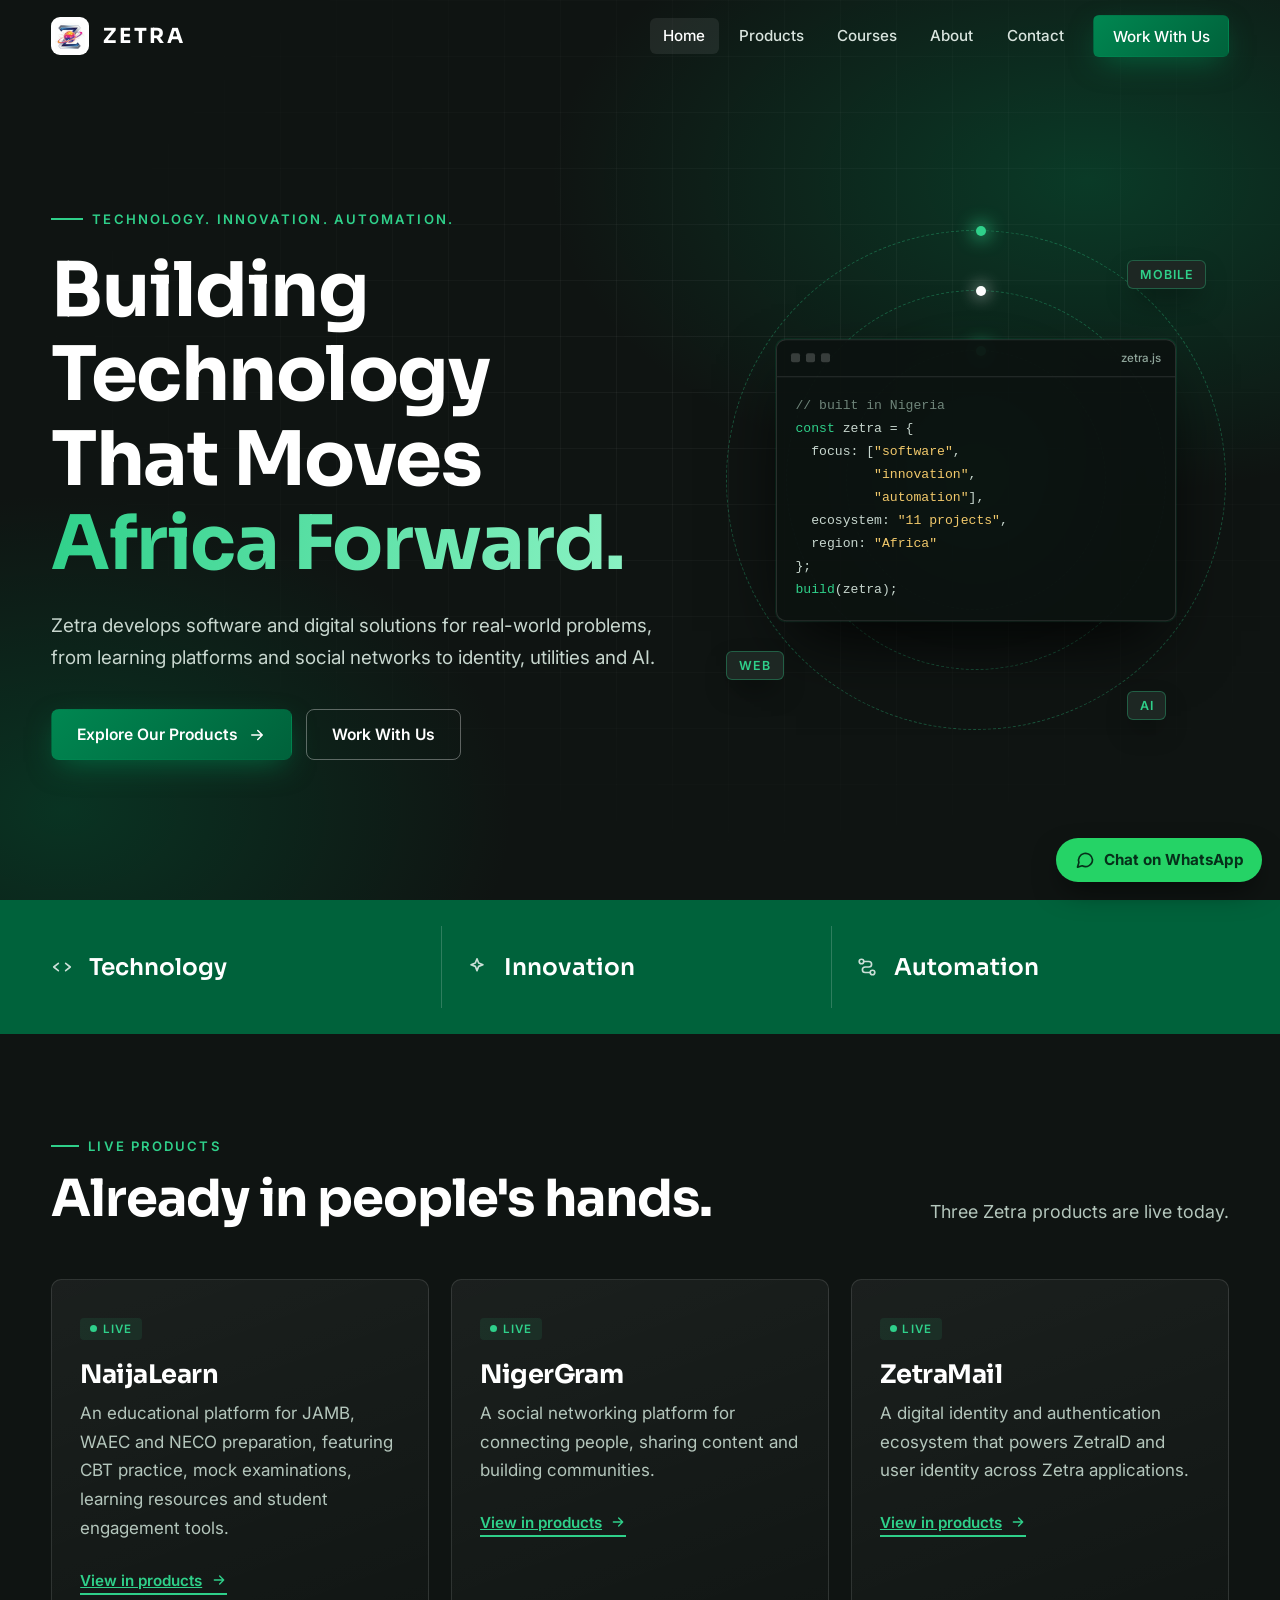
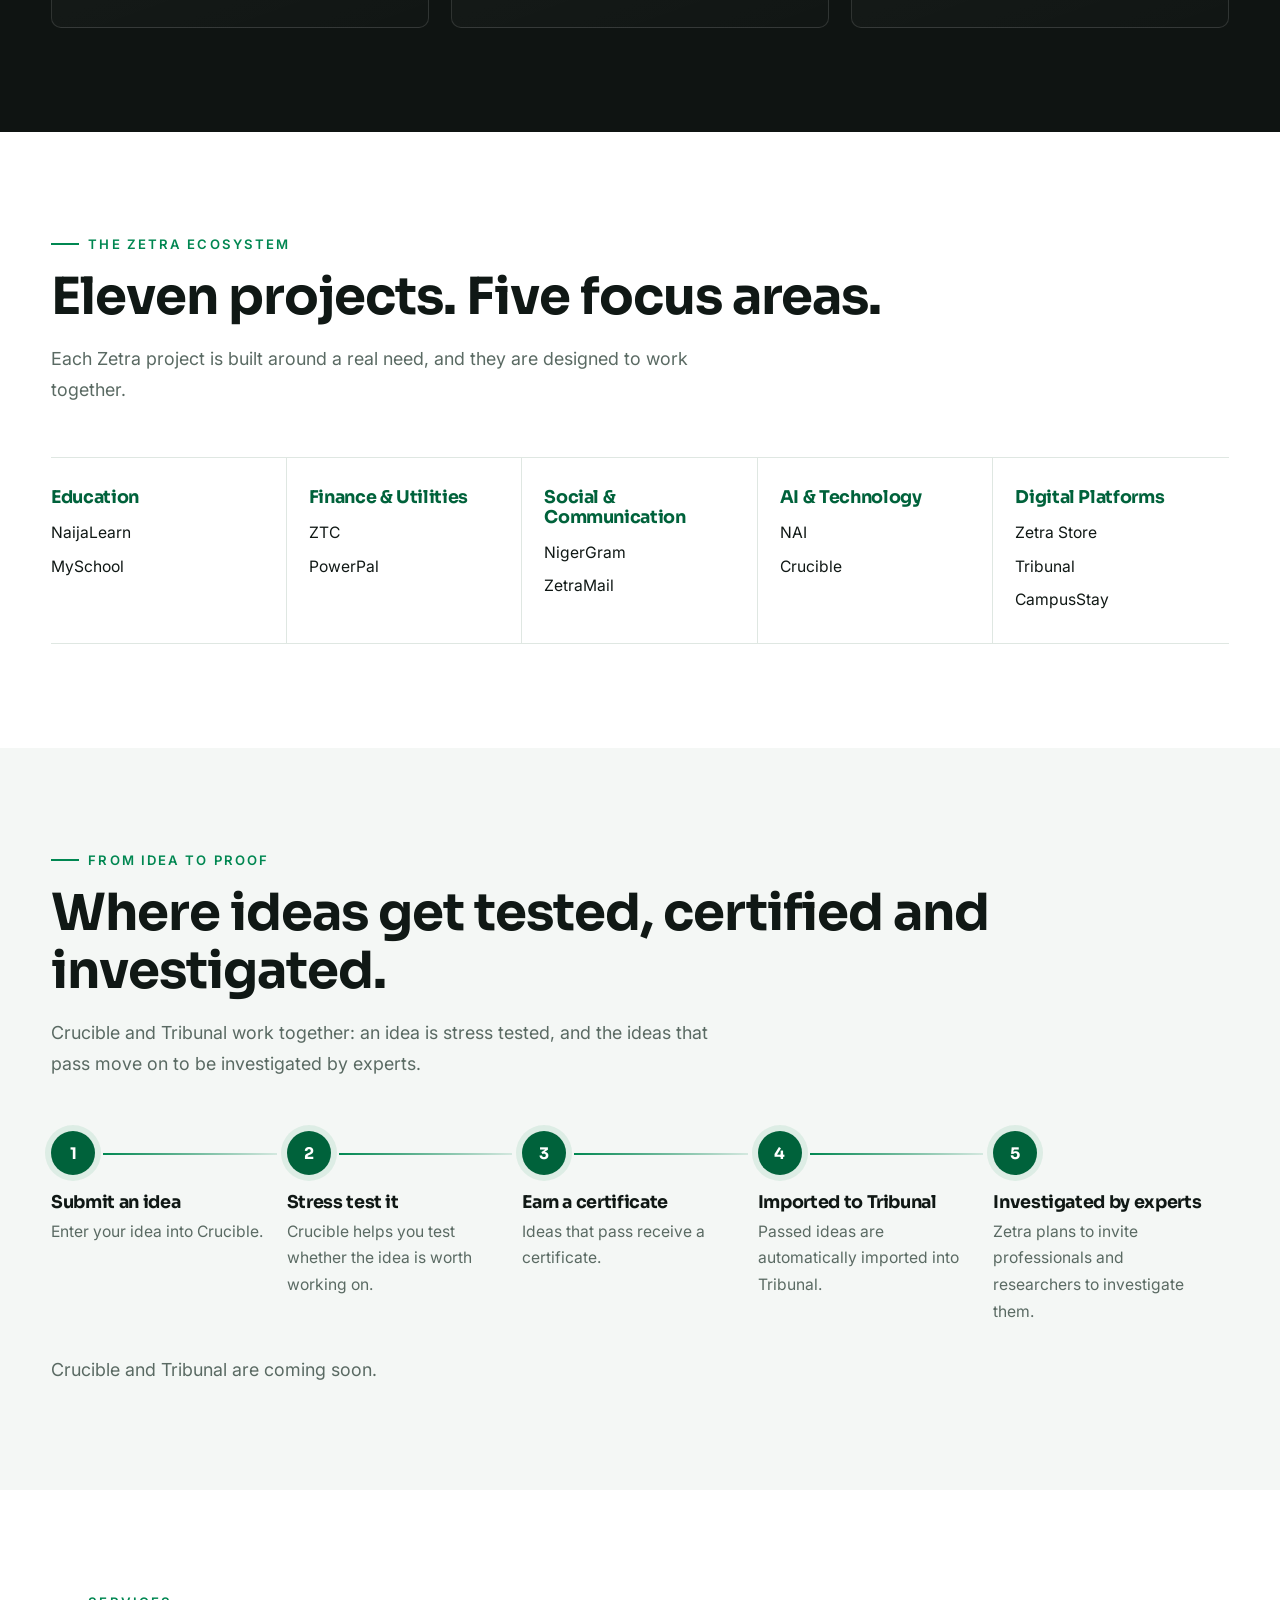
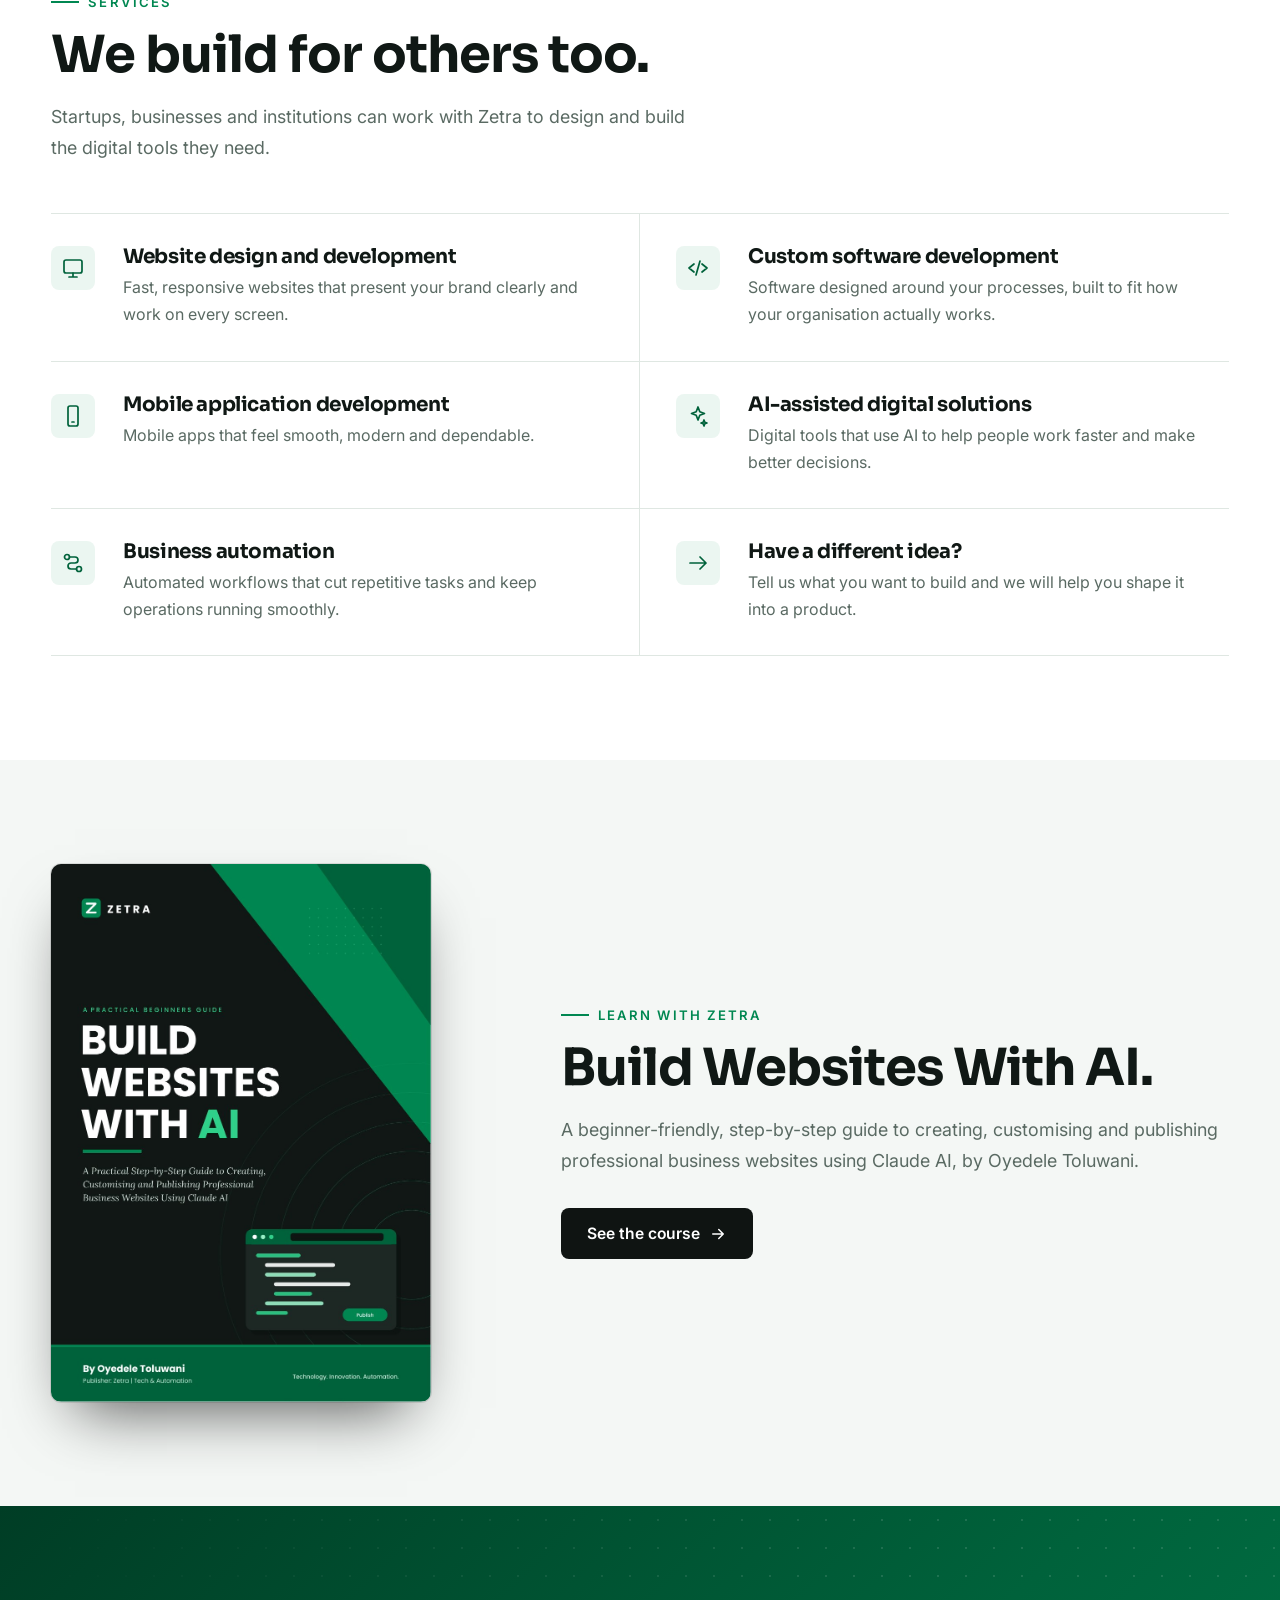
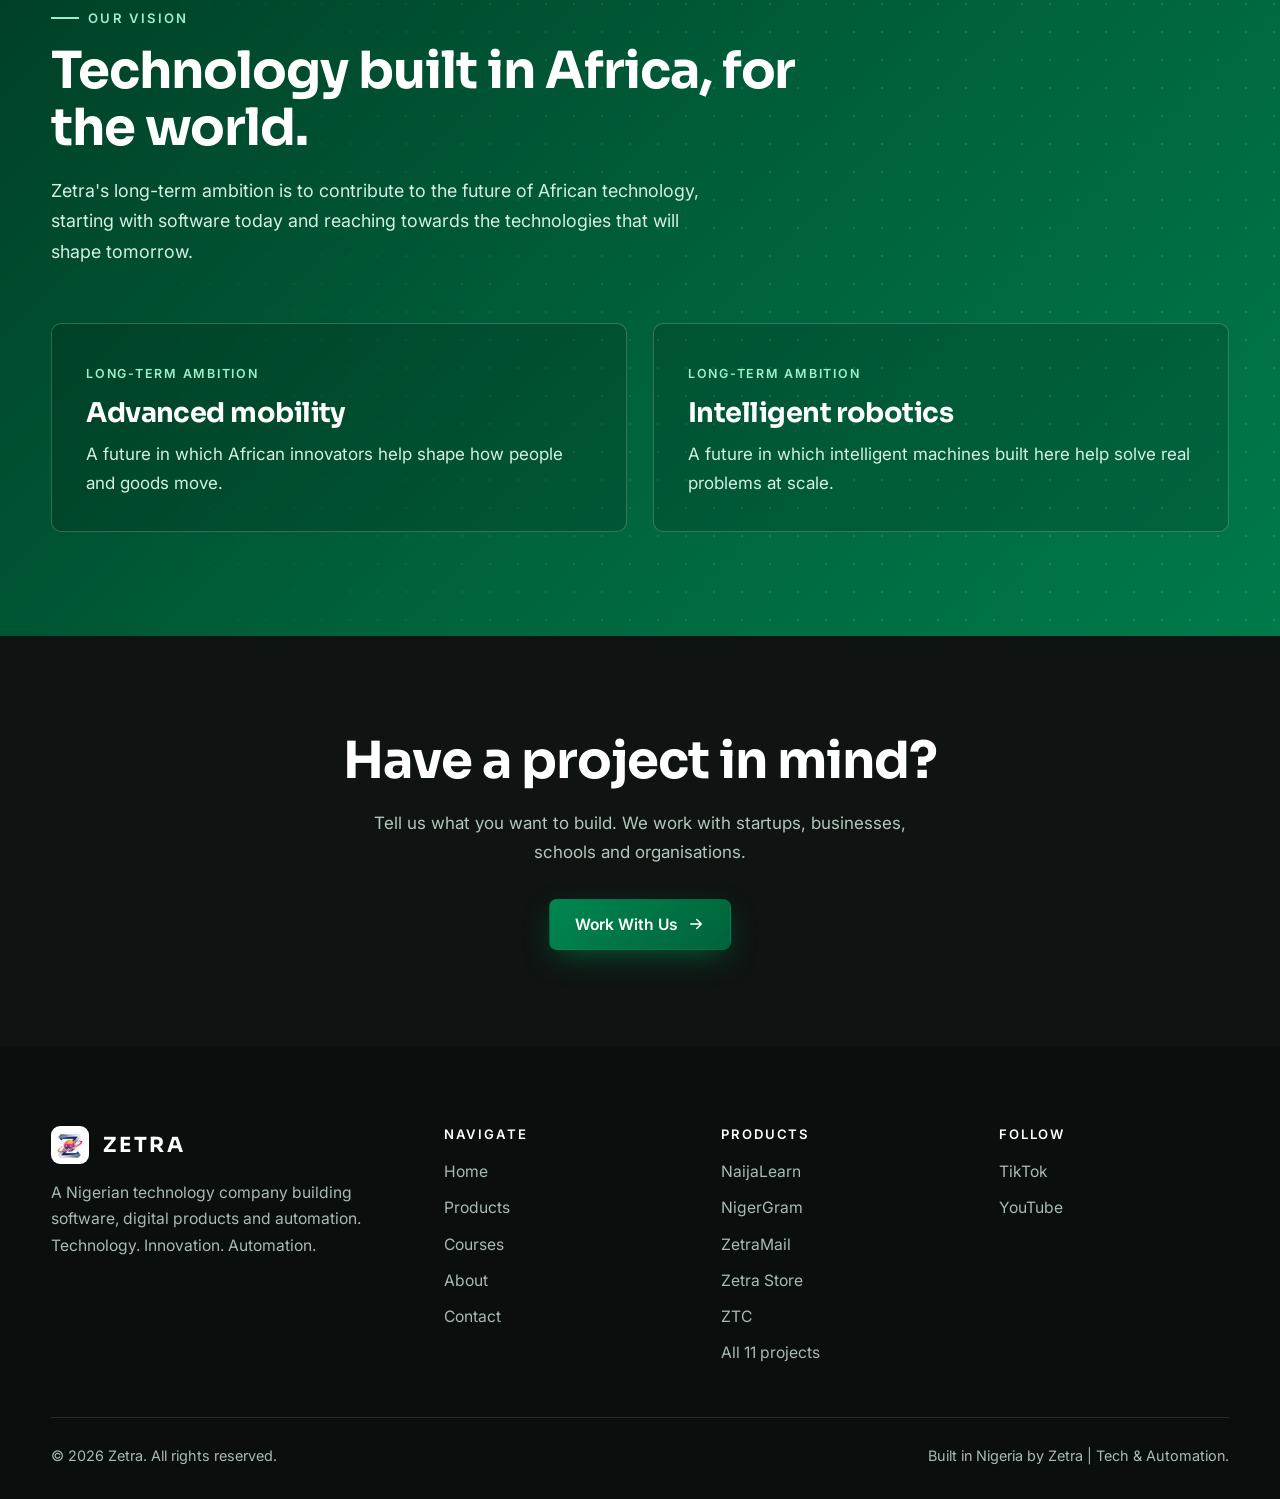
==== commit 148a468d: "Zetra website: photo, logo, courses" ====
--- a/index.html
+++ b/index.html
@@ -13,7 +13,7 @@
 <meta property="og:title" content="Zetra | Technology. Innovation. Automation."><meta property="og:description" content="Zetra is a Nigerian technology company building software, digital products and automation that move Africa forward.">
 <meta property="og:url" content="https://zetra-company-official-website.vercel.app/"><meta property="og:image" content="https://zetra-company-official-website.vercel.app/images/og-zetra.jpg">
 <meta name="twitter:card" content="summary_large_image">
-<link rel="icon" href="images/favicon.svg" type="image/svg+xml"><link rel="manifest" href="site.webmanifest">
+<link rel="icon" type="image/png" href="images/icon-192.png"><link rel="apple-touch-icon" href="images/apple-touch-icon.png"><link rel="manifest" href="site.webmanifest">
 <link rel="preconnect" href="https://fonts.googleapis.com"><link rel="preconnect" href="https://fonts.gstatic.com" crossorigin>
 <link href="https://fonts.googleapis.com/css2?family=Inter:wght@400;500;600&family=Sora:wght@500;600;700&display=swap" rel="stylesheet">
 <link rel="stylesheet" href="css/style.css">
@@ -22,9 +22,9 @@
 <body>
 <a class="skip" href="#main">Skip to content</a>
 <header class="hd" id="hd"><div class="wrap">
-<a class="brand" href="index.html" aria-label="Zetra home"><i aria-hidden="true"><svg viewBox="0 0 24 24" fill="none" stroke="#fff" stroke-width="3" stroke-linejoin="round" stroke-linecap="round"><path d="M5 5h14L7 19h12"/></svg></i>ZETRA</a>
+<a class="brand" href="index.html" aria-label="Zetra home"><img class="mk" src="images/zetra-emblem.png" width="40" height="40" alt="">ZETRA</a>
 <button class="burger" id="burger" type="button" aria-label="Open menu" aria-expanded="false" aria-controls="menu"><span></span><span></span><span></span></button>
-<ul class="links" id="menu"><li><a href="index.html" aria-current="page">Home</a></li><li><a href="products.html">Products</a></li><li><a href="about.html">About</a></li><li><a href="contact.html">Contact</a></li><li><a class="btn btn-p" href="contact.html">Work With Us</a></li></ul>
+<ul class="links" id="menu"><li><a href="index.html" aria-current="page">Home</a></li><li><a href="products.html">Products</a></li><li><a href="courses.html">Courses</a></li><li><a href="about.html">About</a></li><li><a href="contact.html">Contact</a></li><li><a class="btn btn-p" href="contact.html">Work With Us</a></li></ul>
 </div></header>
 <main id="main">
 <section class="hero" id="home"><div class="wrap">
@@ -71,6 +71,11 @@
 <section class="light"><div class="wrap">
 <div class="reveal"><p class="eyebrow">Services</p><h2>We build for others too.</h2><p class="sub">Startups, businesses and institutions can work with Zetra to design and build the digital tools they need.</p></div>
 <div class="sg"><div class="sv reveal" style="--d:0.0s"><svg viewBox="0 0 24 24" aria-hidden="true"><rect x="3" y="4" width="18" height="13" rx="2"/><path d="M8 21h8M12 17v4"/></svg><div><h3>Website design and development</h3><p>Fast, responsive websites that present your brand clearly and work on every screen.</p></div></div><div class="sv reveal" style="--d:0.08s"><svg viewBox="0 0 24 24" aria-hidden="true"><path d="M8 8l-5 4 5 4M16 8l5 4-5 4M14 5l-4 14"/></svg><div><h3>Custom software development</h3><p>Software designed around your processes, built to fit how your organisation actually works.</p></div></div><div class="sv reveal" style="--d:0.0s"><svg viewBox="0 0 24 24" aria-hidden="true"><rect x="7" y="2" width="10" height="20" rx="2"/><path d="M11 18h2"/></svg><div><h3>Mobile application development</h3><p>Mobile apps that feel smooth, modern and dependable.</p></div></div><div class="sv reveal" style="--d:0.08s"><svg viewBox="0 0 24 24" aria-hidden="true"><path d="M12 3l1.8 4.7 4.7 1.8-4.7 1.8L12 16l-1.8-4.7L5.5 9.5l4.7-1.8zM18 16l.8 2.2L21 19l-2.2.8L18 22l-.8-2.2L15 19l2.2-.8z"/></svg><div><h3>AI-assisted digital solutions</h3><p>Digital tools that use AI to help people work faster and make better decisions.</p></div></div><div class="sv reveal" style="--d:0.0s"><svg viewBox="0 0 24 24" aria-hidden="true"><circle cx="6" cy="6" r="2.5"/><circle cx="18" cy="18" r="2.5"/><path d="M8.5 6H14a3 3 0 0 1 0 6h-4a3 3 0 0 0 0 6h5.5"/></svg><div><h3>Business automation</h3><p>Automated workflows that cut repetitive tasks and keep operations running smoothly.</p></div></div><div class="sv reveal" style="--d:0.08s"><svg viewBox="0 0 24 24" aria-hidden="true"><path d="M4 12h16M14 6l6 6-6 6"/></svg><div><h3>Have a different idea?</h3><p>Tell us what you want to build and we will help you shape it into a product.</p></div></div></div></div></section>
+<section class="soft"><div class="wrap learn">
+<div class="lcov reveal"><img src="images/course-build-websites-with-ai.jpg" width="910" height="1287" loading="lazy" alt="Cover of Build Websites With AI by Oyedele Toluwani"></div>
+<div class="reveal" style="--d:.1s"><p class="eyebrow">Learn with Zetra</p><h2>Build Websites With AI.</h2><p class="sub">A beginner-friendly, step-by-step guide to creating, customising and publishing professional business websites using Claude AI, by Oyedele Toluwani.</p>
+<div class="cta" style="margin-top:2rem"><a class="btn btn-d" href="courses.html">See the course <svg viewBox="0 0 24 24" fill="none" stroke="currentColor" stroke-width="2" stroke-linecap="round" stroke-linejoin="round" aria-hidden="true"><path d="M5 12h14M13 6l6 6-6 6"/></svg></a><a class="btn btn-o" data-selar hidden target="_blank" rel="noopener">Get it on Selar</a></div></div>
+</div></section>
 <section class="vision"><div class="wrap">
 <div class="reveal"><p class="eyebrow">Our vision</p><h2>Technology built in Africa, for the world.</h2><p class="sub">Zetra's long-term ambition is to contribute to the future of African technology, starting with software today and reaching towards the technologies that will shape tomorrow.</p></div>
 <div class="vg"><div class="vc reveal"><small>Long-term ambition</small><h3>Advanced mobility</h3><p>A future in which African innovators help shape how people and goods move.</p></div><div class="vc reveal" style="--d:.1s"><small>Long-term ambition</small><h3>Intelligent robotics</h3><p>A future in which intelligent machines built here help solve real problems at scale.</p></div></div>
@@ -79,8 +84,8 @@
 </main>
 <footer><div class="wrap">
 <div class="fg">
-<div><a class="brand" href="index.html" aria-label="Zetra home"><i aria-hidden="true"><svg viewBox="0 0 24 24" fill="none" stroke="#fff" stroke-width="3" stroke-linejoin="round" stroke-linecap="round"><path d="M5 5h14L7 19h12"/></svg></i>ZETRA</a><p class="d">A Nigerian technology company building software, digital products and automation. Technology. Innovation. Automation.</p></div>
-<div><h4>Navigate</h4><ul><li><a href="index.html">Home</a></li><li><a href="products.html">Products</a></li><li><a href="about.html">About</a></li><li><a href="contact.html">Contact</a></li></ul></div>
+<div><a class="brand" href="index.html" aria-label="Zetra home"><img class="mk" src="images/zetra-emblem.png" width="40" height="40" alt="">ZETRA</a><p class="d">A Nigerian technology company building software, digital products and automation. Technology. Innovation. Automation.</p></div>
+<div><h4>Navigate</h4><ul><li><a href="index.html">Home</a></li><li><a href="products.html">Products</a></li><li><a href="courses.html">Courses</a></li><li><a href="about.html">About</a></li><li><a href="contact.html">Contact</a></li></ul></div>
 <div><h4>Products</h4><ul><li><a href="products.html">NaijaLearn</a></li><li><a href="products.html">NigerGram</a></li><li><a href="products.html">ZetraMail</a></li><li><a href="products.html">Zetra Store</a></li><li><a href="products.html">ZTC</a></li><li><a href="products.html">All 11 projects</a></li></ul></div>
 <div id="social-col" hidden><h4>Follow</h4><ul id="social"></ul></div>
 </div>
--- a/css/style.css
+++ b/css/style.css
@@ -3,7 +3,7 @@
 html{scroll-behavior:smooth;scroll-padding-top:84px}
 body{font:400 1.0625rem/1.7 Inter,system-ui,-apple-system,"Segoe UI",sans-serif;color:var(--ink);background:#fff;-webkit-font-smoothing:antialiased;overflow-x:hidden}
 h1,h2,h3{font-family:Sora,Inter,system-ui,sans-serif;line-height:1.12;letter-spacing:-.02em}
-a{color:inherit}img,svg{display:block;max-width:100%}
+a{color:inherit}img,svg{display:block;max-width:100%}img{height:auto}[hidden]{display:none!important}
 .wrap{width:min(1180px,92%);margin-inline:auto}
 :focus-visible{outline:3px solid var(--gl);outline-offset:3px;border-radius:4px}
 .skip{position:absolute;left:-999px;top:8px;background:var(--g2);color:#fff;padding:.7em 1.1em;z-index:300;border-radius:var(--r)}.skip:focus{left:8px}
@@ -158,3 +158,17 @@
 .fab:hover{transform:translateY(-3px)}.fab svg{width:20px;height:20px}
 @media(max-width:1000px){.pipe{grid-template-columns:1fr;gap:26px}.pipe li{padding:0 0 0 62px}.pipe b{position:absolute;left:0;top:0}.pipe li::after{top:44px;left:21px;right:auto;width:2px;height:calc(100% + 26px - 44px);background:linear-gradient(180deg,var(--g2),#00875122)}.pipe h3{margin-top:0}}
 @media(max-width:640px){.fab span{display:none}.fab{padding:.9em}}
+
+.brand img.mk{width:38px;height:38px;border-radius:9px;background:#fff;padding:3px;object-fit:contain}
+.learn{display:grid;grid-template-columns:.8fr 1.2fr;gap:64px;align-items:center}
+.lcov img{width:100%;max-width:380px;border-radius:10px;box-shadow:0 30px 60px -24px #000a,0 0 0 1px #0000001a;transition:transform .4s}.lcov img:hover{transform:translateY(-6px) rotate(-1deg)}
+.meta{list-style:none;display:grid;grid-template-columns:1fr 1fr;gap:14px 24px;margin-top:1.6rem}.meta li{font-size:1rem}.meta b{display:block;font:600 .74rem Inter;letter-spacing:.12em;text-transform:uppercase;color:var(--g2);margin-bottom:2px}
+.clist{margin:1.6rem 0 0 1.2rem;display:grid;gap:.55rem}.clist li::marker{color:var(--g2);font-weight:700}
+.blist{list-style:none;margin:1.6rem 0;display:grid;gap:.7rem}.blist li{padding-left:1.7rem;position:relative}.blist li::before{content:"";position:absolute;left:0;top:.62em;width:10px;height:10px;border-radius:2px;background:var(--g2)}
+.person{margin-top:2.4rem}.person img{width:100%;max-width:420px;border-radius:12px;object-fit:cover;aspect-ratio:4/4.3;box-shadow:0 30px 60px -28px #000a}.person .lead-box{margin-top:1.2rem}
+.logocard{background:#fff;border:1px solid var(--bd);border-radius:14px;padding:30px;display:grid;place-items:center;box-shadow:0 24px 50px -30px #00623b66}.logocard img{width:100%;max-width:380px}
+.pimg{width:calc(100% + 56px);margin:-30px -28px 20px;max-width:none;aspect-ratio:16/10;object-fit:cover;border-radius:10px 10px 0 0}
+.lc .pimg{width:calc(100% + 56px);margin:-32px -28px 20px}
+.band .btn+.btn{margin-left:10px}
+@media(max-width:1000px){.learn{grid-template-columns:1fr;gap:36px}.lcov img{max-width:300px}.meta{grid-template-columns:1fr 1fr}.person img{max-width:100%}}
+@media(max-width:640px){.band .btn+.btn{margin:12px 0 0}.meta{grid-template-columns:1fr}}
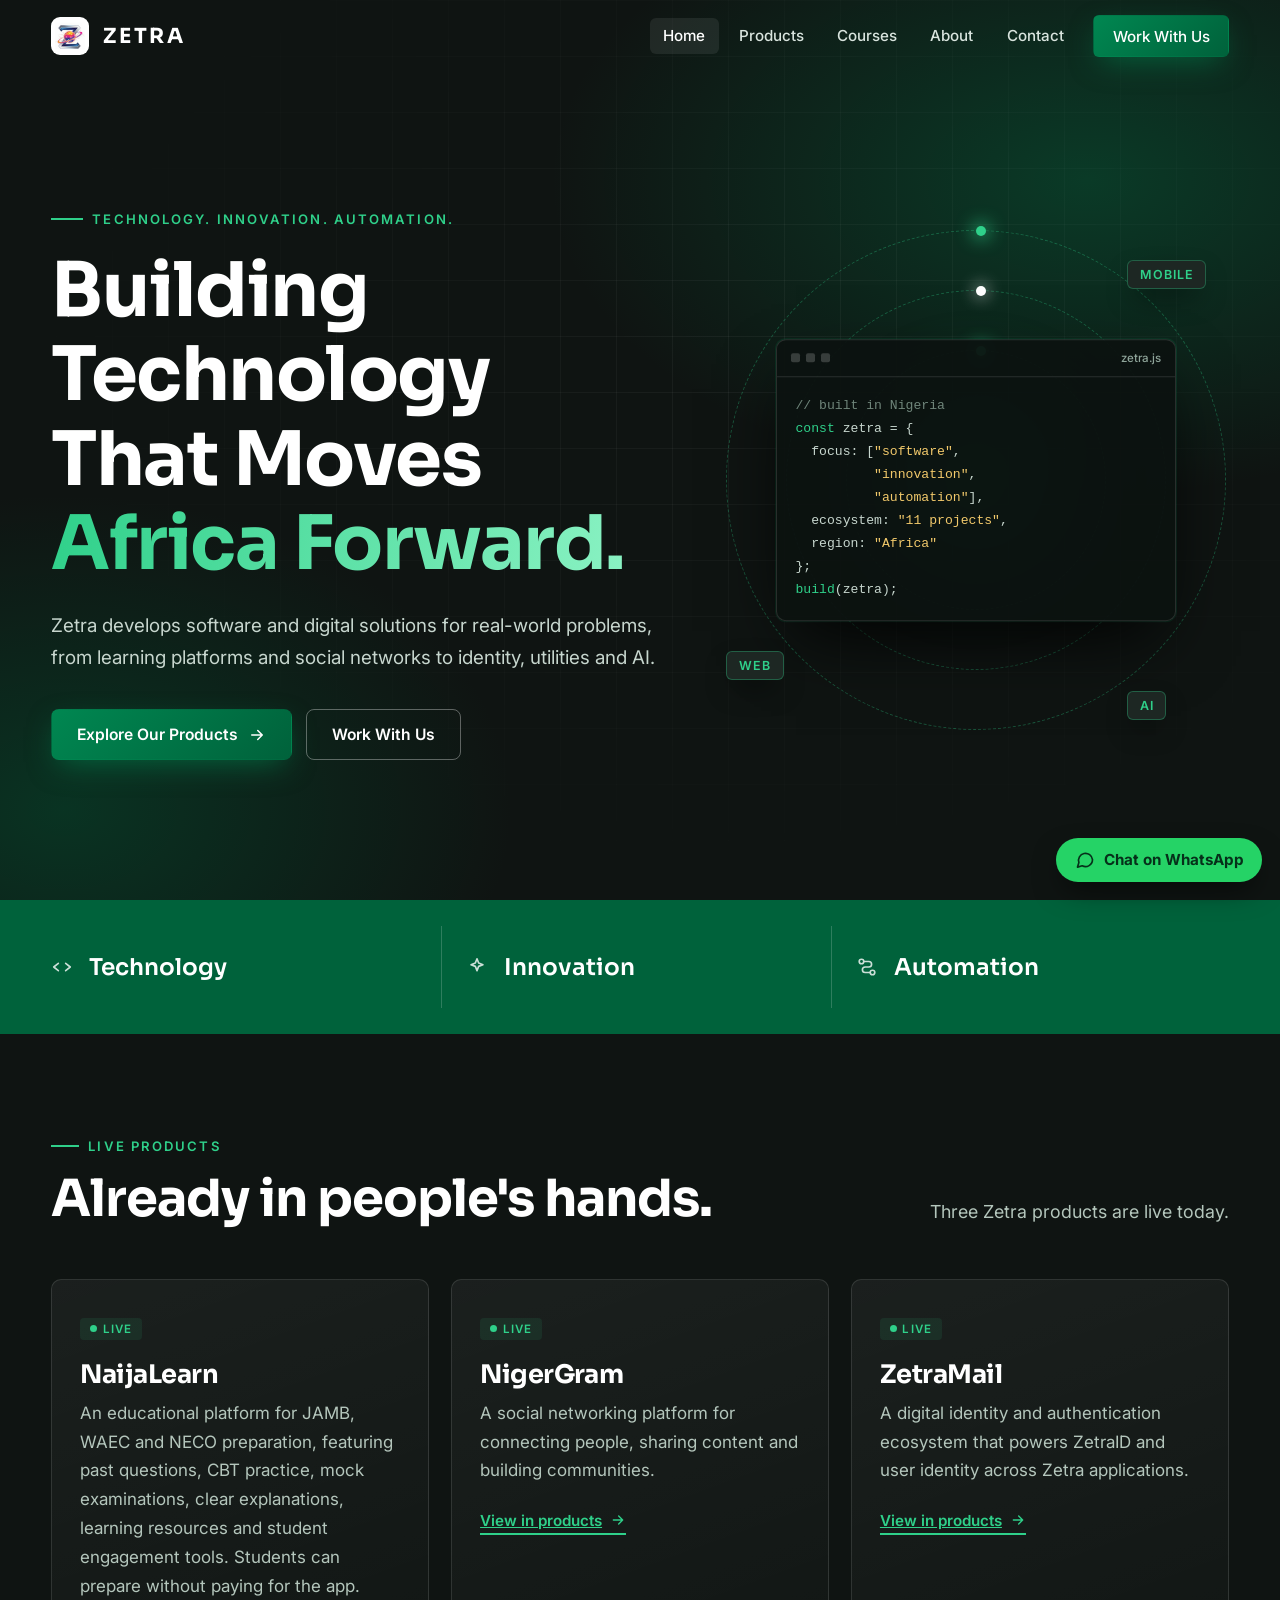
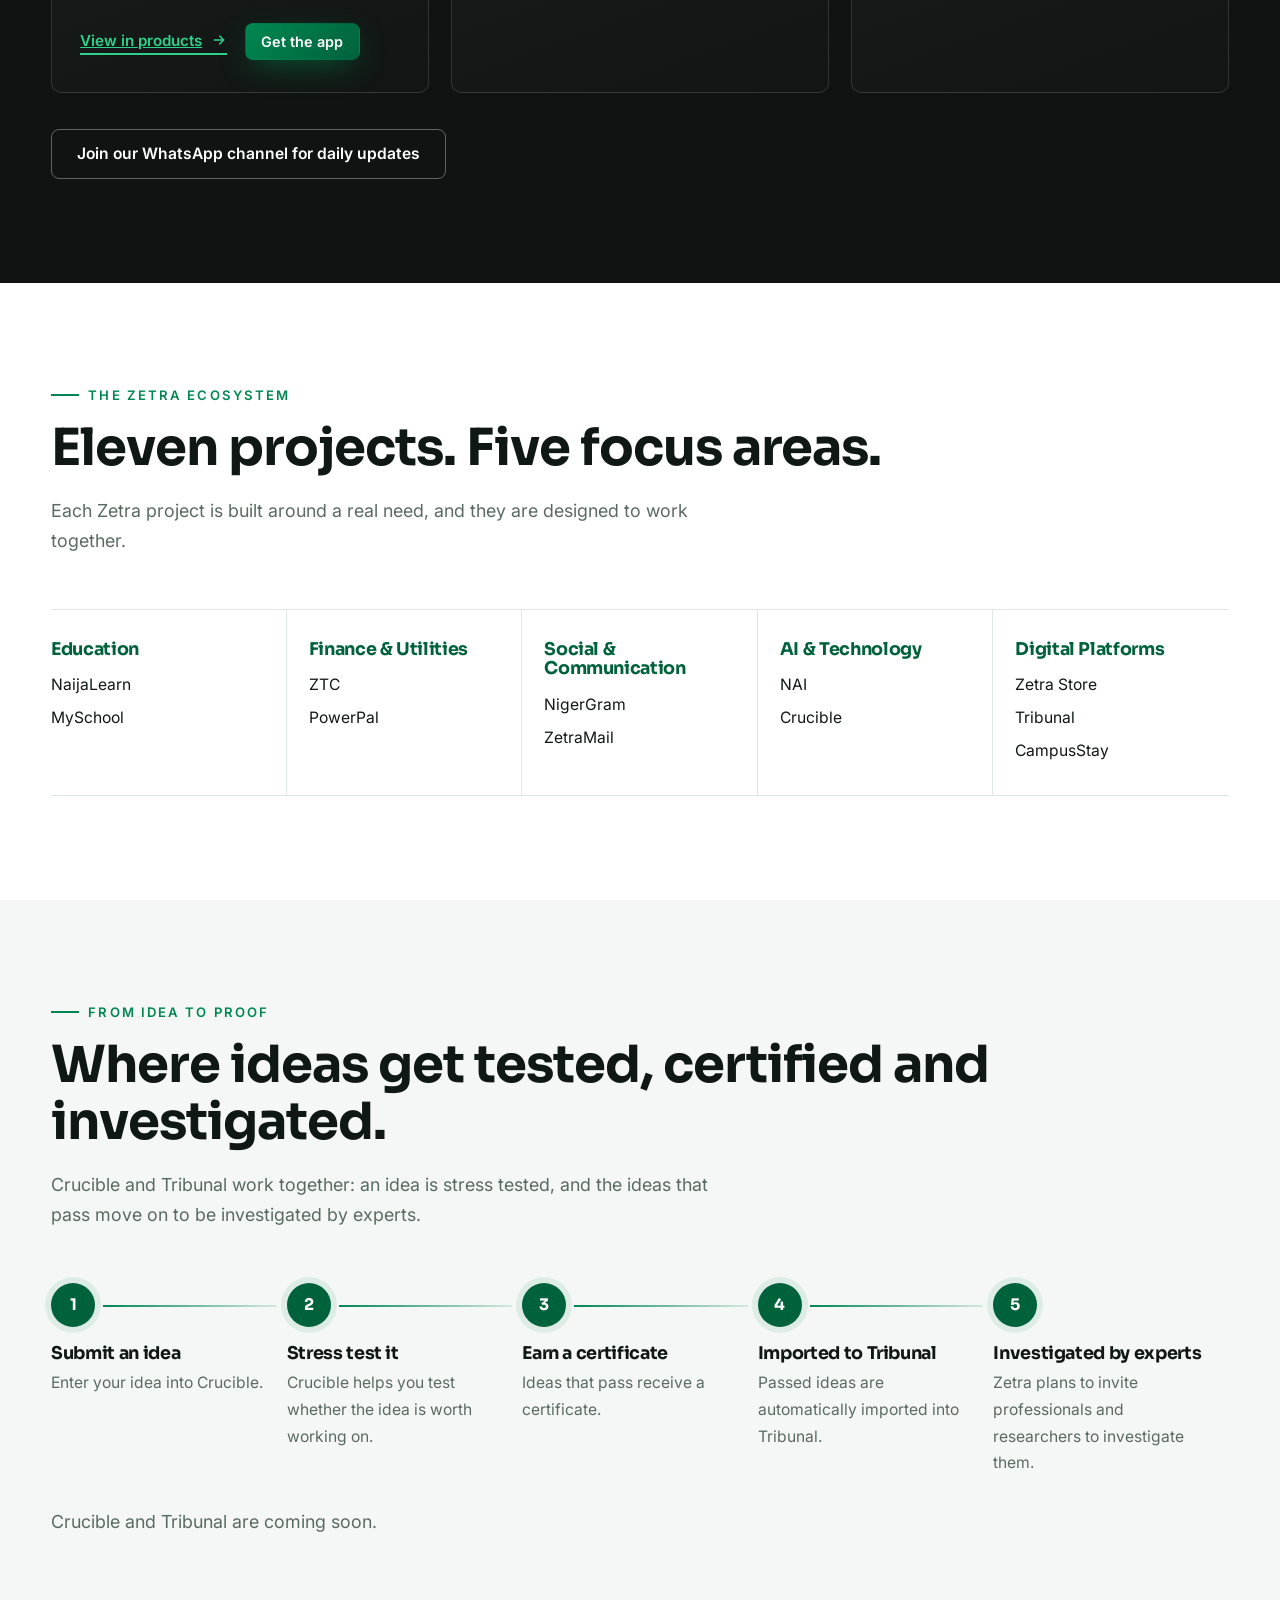
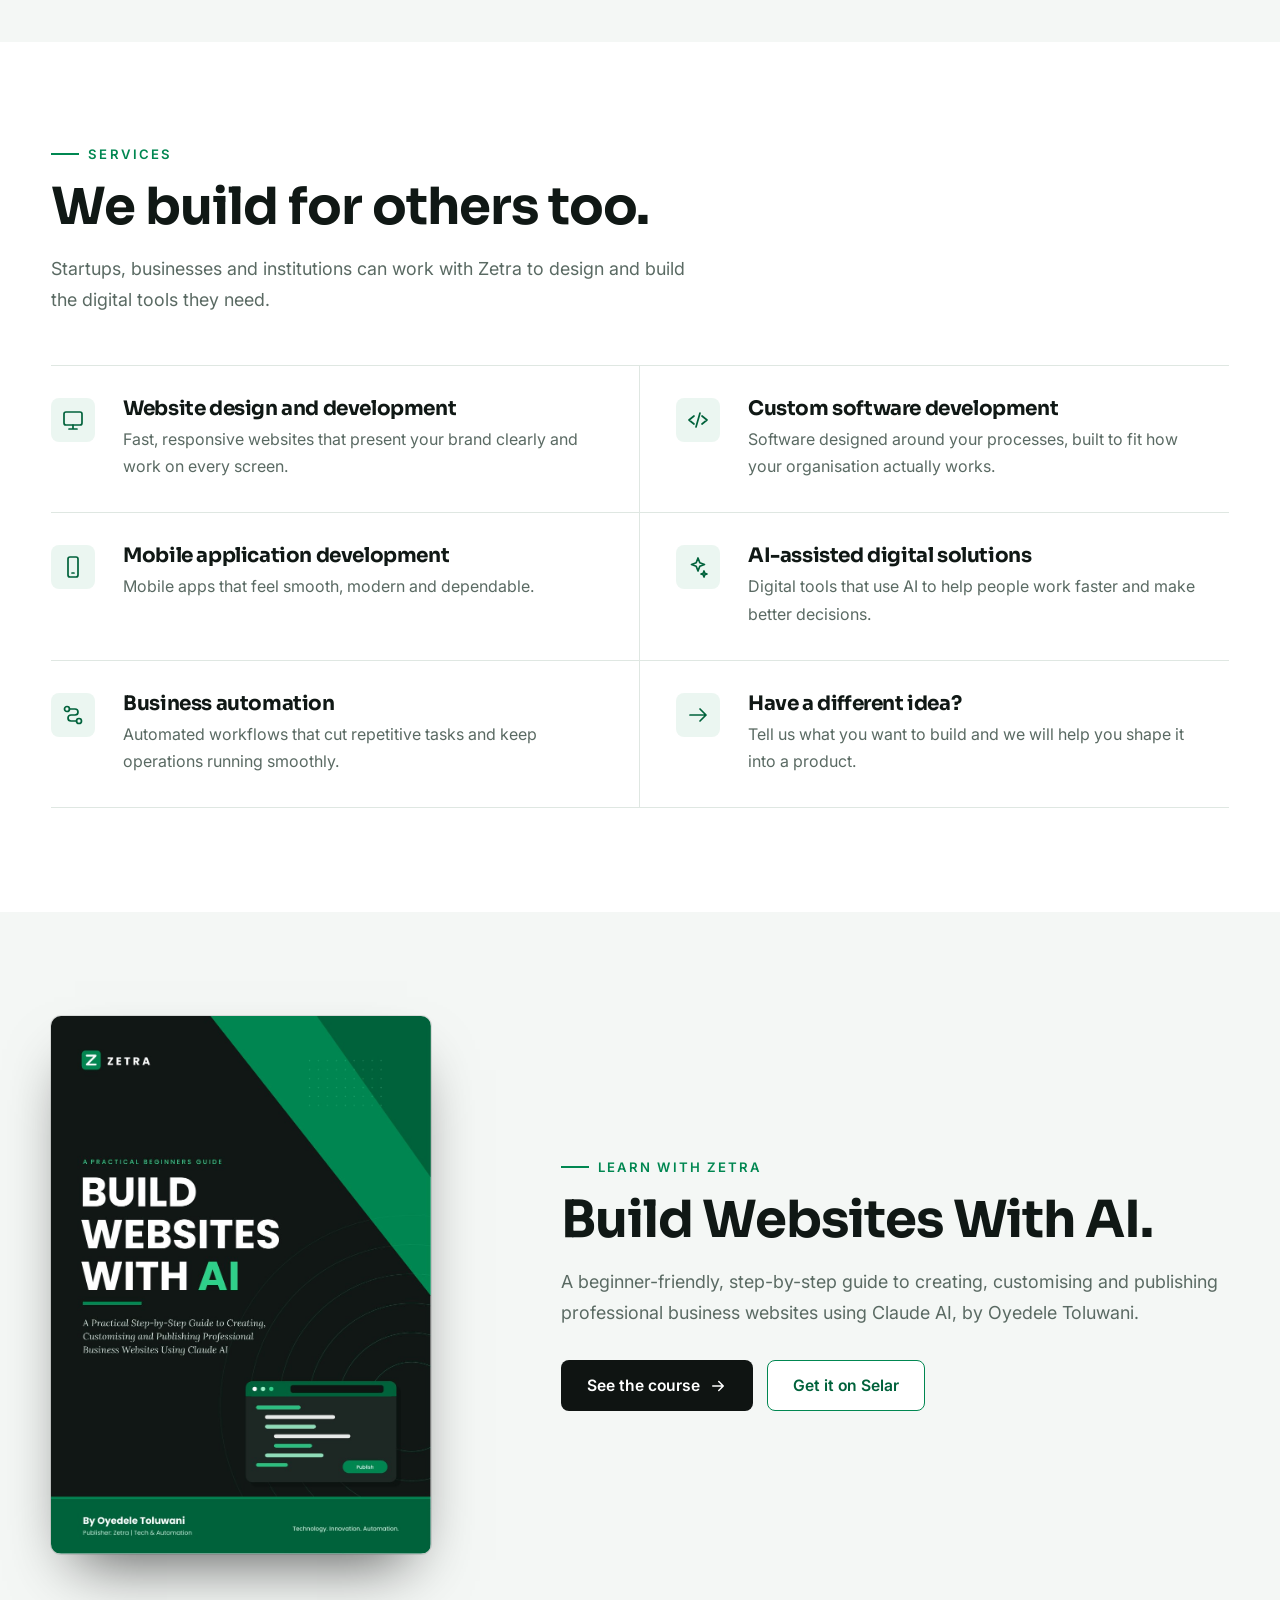
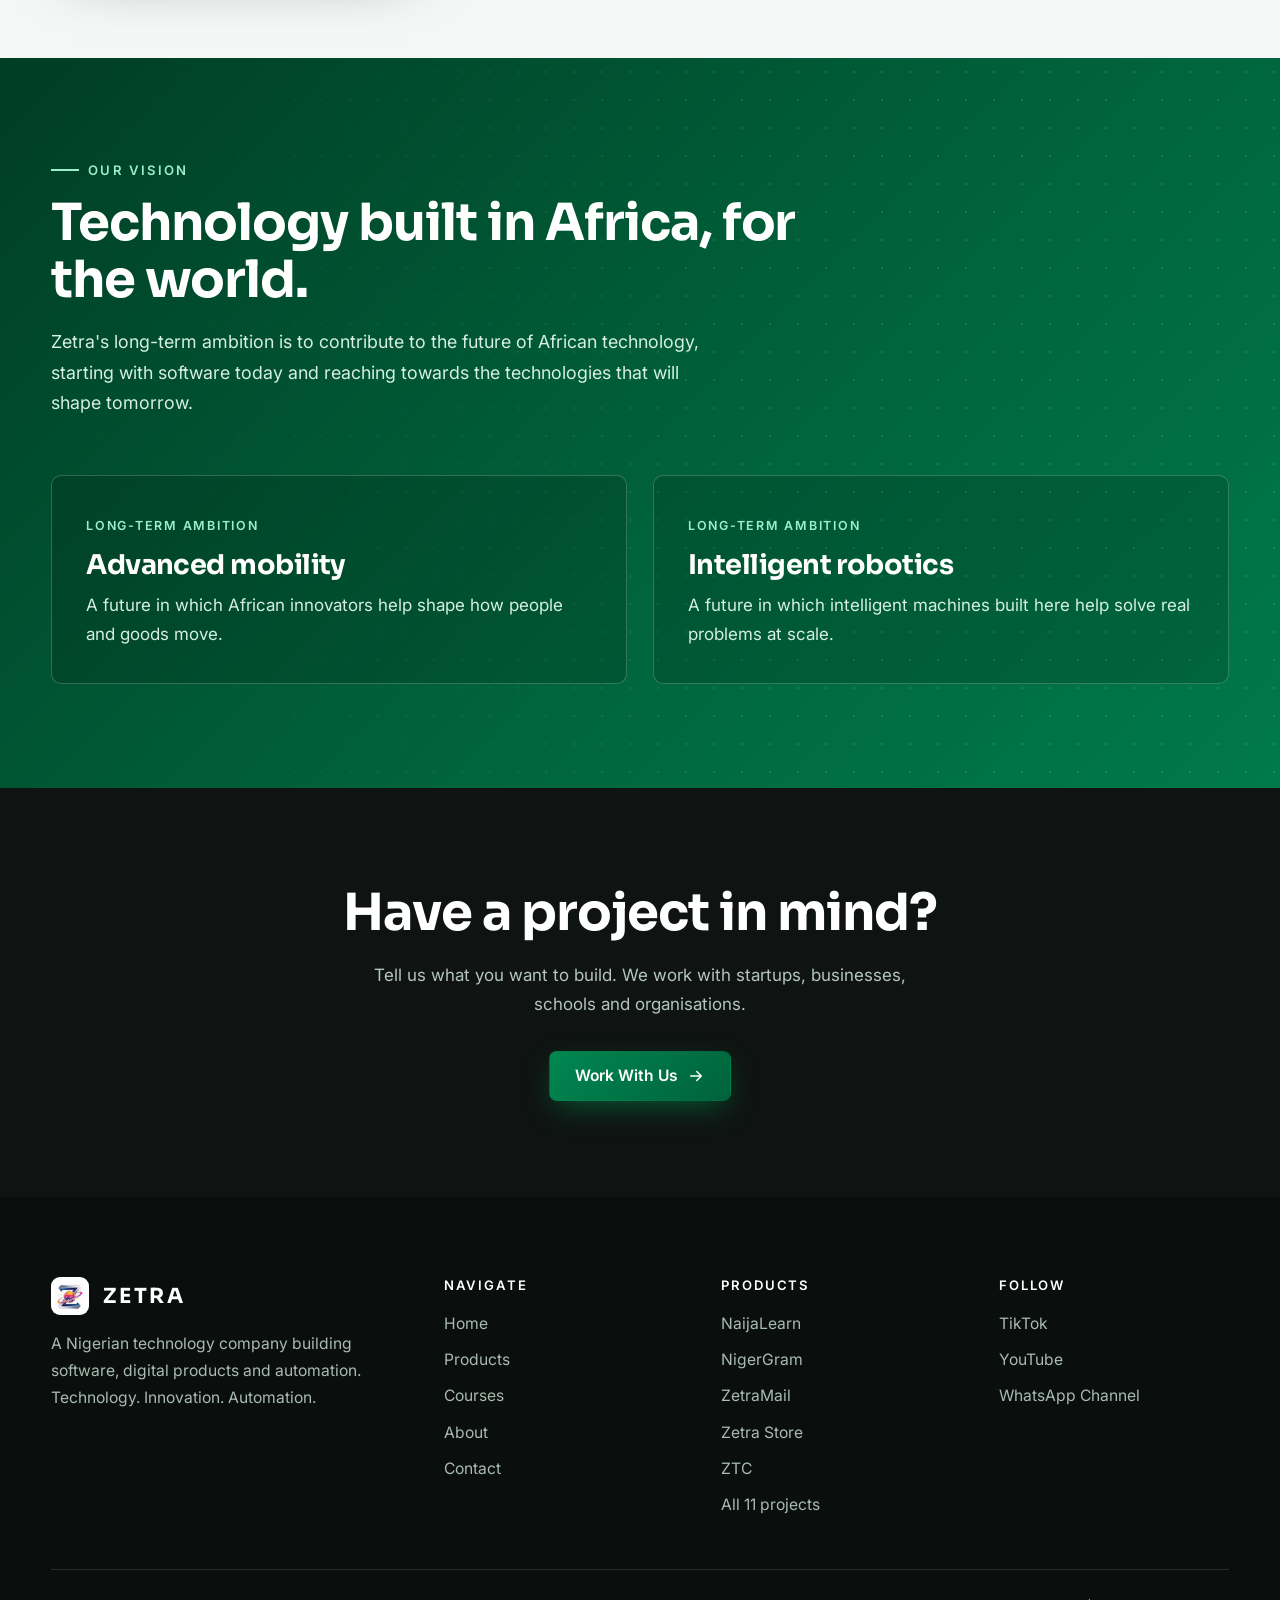
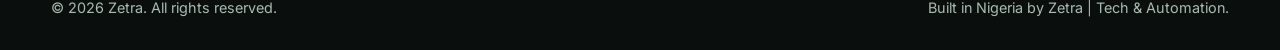
==== commit a2e67b26: "Zetra website: Selar, NaijaLearn and WhatsApp channel links" ====
--- a/index.html
+++ b/index.html
@@ -53,7 +53,7 @@
 </div></div>
 <section class="live"><div class="wrap">
 <div class="head reveal"><div><p class="eyebrow">Live products</p><h2>Already in people's hands.</h2></div><p class="sub" style="margin:0">Three Zetra products are live today.</p></div>
-<div class="lgrid"><article class="lc reveal" style="--d:0.0s"><span class="st live">Live</span><h3>NaijaLearn</h3><p>An educational platform for JAMB, WAEC and NECO preparation, featuring CBT practice, mock examinations, learning resources and student engagement tools.</p><a class="more" href="products.html">View in products <svg viewBox="0 0 24 24" fill="none" stroke="currentColor" stroke-width="2" stroke-linecap="round" stroke-linejoin="round" aria-hidden="true"><path d="M5 12h14M13 6l6 6-6 6"/></svg></a></article><article class="lc reveal" style="--d:0.08s"><span class="st live">Live</span><h3>NigerGram</h3><p>A social networking platform for connecting people, sharing content and building communities.</p><a class="more" href="products.html">View in products <svg viewBox="0 0 24 24" fill="none" stroke="currentColor" stroke-width="2" stroke-linecap="round" stroke-linejoin="round" aria-hidden="true"><path d="M5 12h14M13 6l6 6-6 6"/></svg></a></article><article class="lc reveal" style="--d:0.16s"><span class="st live">Live</span><h3>ZetraMail</h3><p>A digital identity and authentication ecosystem that powers ZetraID and user identity across Zetra applications.</p><a class="more" href="products.html">View in products <svg viewBox="0 0 24 24" fill="none" stroke="currentColor" stroke-width="2" stroke-linecap="round" stroke-linejoin="round" aria-hidden="true"><path d="M5 12h14M13 6l6 6-6 6"/></svg></a></article></div></div></section>
+<div class="lgrid"><article class="lc reveal" style="--d:0.0s"><span class="st live">Live</span><h3>NaijaLearn</h3><p>An educational platform for JAMB, WAEC and NECO preparation, featuring past questions, CBT practice, mock examinations, clear explanations, learning resources and student engagement tools. Students can prepare without paying for the app.</p><div class="cacts"><a class="more" href="products.html">View in products <svg viewBox="0 0 24 24" fill="none" stroke="currentColor" stroke-width="2" stroke-linecap="round" stroke-linejoin="round" aria-hidden="true"><path d="M5 12h14M13 6l6 6-6 6"/></svg></a><a class="btn btn-p" href="https://naijalearn-landing-page.vercel.app/" target="_blank" rel="noopener">Get the app</a></div></article><article class="lc reveal" style="--d:0.08s"><span class="st live">Live</span><h3>NigerGram</h3><p>A social networking platform for connecting people, sharing content and building communities.</p><div class="cacts"><a class="more" href="products.html">View in products <svg viewBox="0 0 24 24" fill="none" stroke="currentColor" stroke-width="2" stroke-linecap="round" stroke-linejoin="round" aria-hidden="true"><path d="M5 12h14M13 6l6 6-6 6"/></svg></a></div></article><article class="lc reveal" style="--d:0.16s"><span class="st live">Live</span><h3>ZetraMail</h3><p>A digital identity and authentication ecosystem that powers ZetraID and user identity across Zetra applications.</p><div class="cacts"><a class="more" href="products.html">View in products <svg viewBox="0 0 24 24" fill="none" stroke="currentColor" stroke-width="2" stroke-linecap="round" stroke-linejoin="round" aria-hidden="true"><path d="M5 12h14M13 6l6 6-6 6"/></svg></a></div></article></div><p style="margin-top:36px"><a class="btn btn-g" data-wach hidden target="_blank" rel="noopener">Join our WhatsApp channel for daily updates</a></p></div></section>
 <section class="light"><div class="wrap">
 <div class="reveal"><p class="eyebrow">The Zetra ecosystem</p><h2>Eleven projects. Five focus areas.</h2><p class="sub">Each Zetra project is built around a real need, and they are designed to work together.</p></div>
 <div class="eg reveal" style="margin-top:52px"><div class="et"><h3>Education</h3><ul><li><a href="products.html">NaijaLearn</a></li><li><a href="products.html">MySchool</a></li></ul></div><div class="et"><h3>Finance &amp; Utilities</h3><ul><li><a href="products.html">ZTC</a></li><li><a href="products.html">PowerPal</a></li></ul></div><div class="et"><h3>Social &amp; Communication</h3><ul><li><a href="products.html">NigerGram</a></li><li><a href="products.html">ZetraMail</a></li></ul></div><div class="et"><h3>AI &amp; Technology</h3><ul><li><a href="products.html">NAI</a></li><li><a href="products.html">Crucible</a></li></ul></div><div class="et"><h3>Digital Platforms</h3><ul><li><a href="products.html">Zetra Store</a></li><li><a href="products.html">Tribunal</a></li><li><a href="products.html">CampusStay</a></li></ul></div></div></div></section>
--- a/css/style.css
+++ b/css/style.css
@@ -172,3 +172,5 @@
 .band .btn+.btn{margin-left:10px}
 @media(max-width:1000px){.learn{grid-template-columns:1fr;gap:36px}.lcov img{max-width:300px}.meta{grid-template-columns:1fr 1fr}.person img{max-width:100%}}
 @media(max-width:640px){.band .btn+.btn{margin:12px 0 0}.meta{grid-template-columns:1fr}}
+
+.cacts{display:flex;align-items:center;gap:18px;flex-wrap:wrap}.cacts .btn{padding:.6em 1.1em;font-size:.9rem}
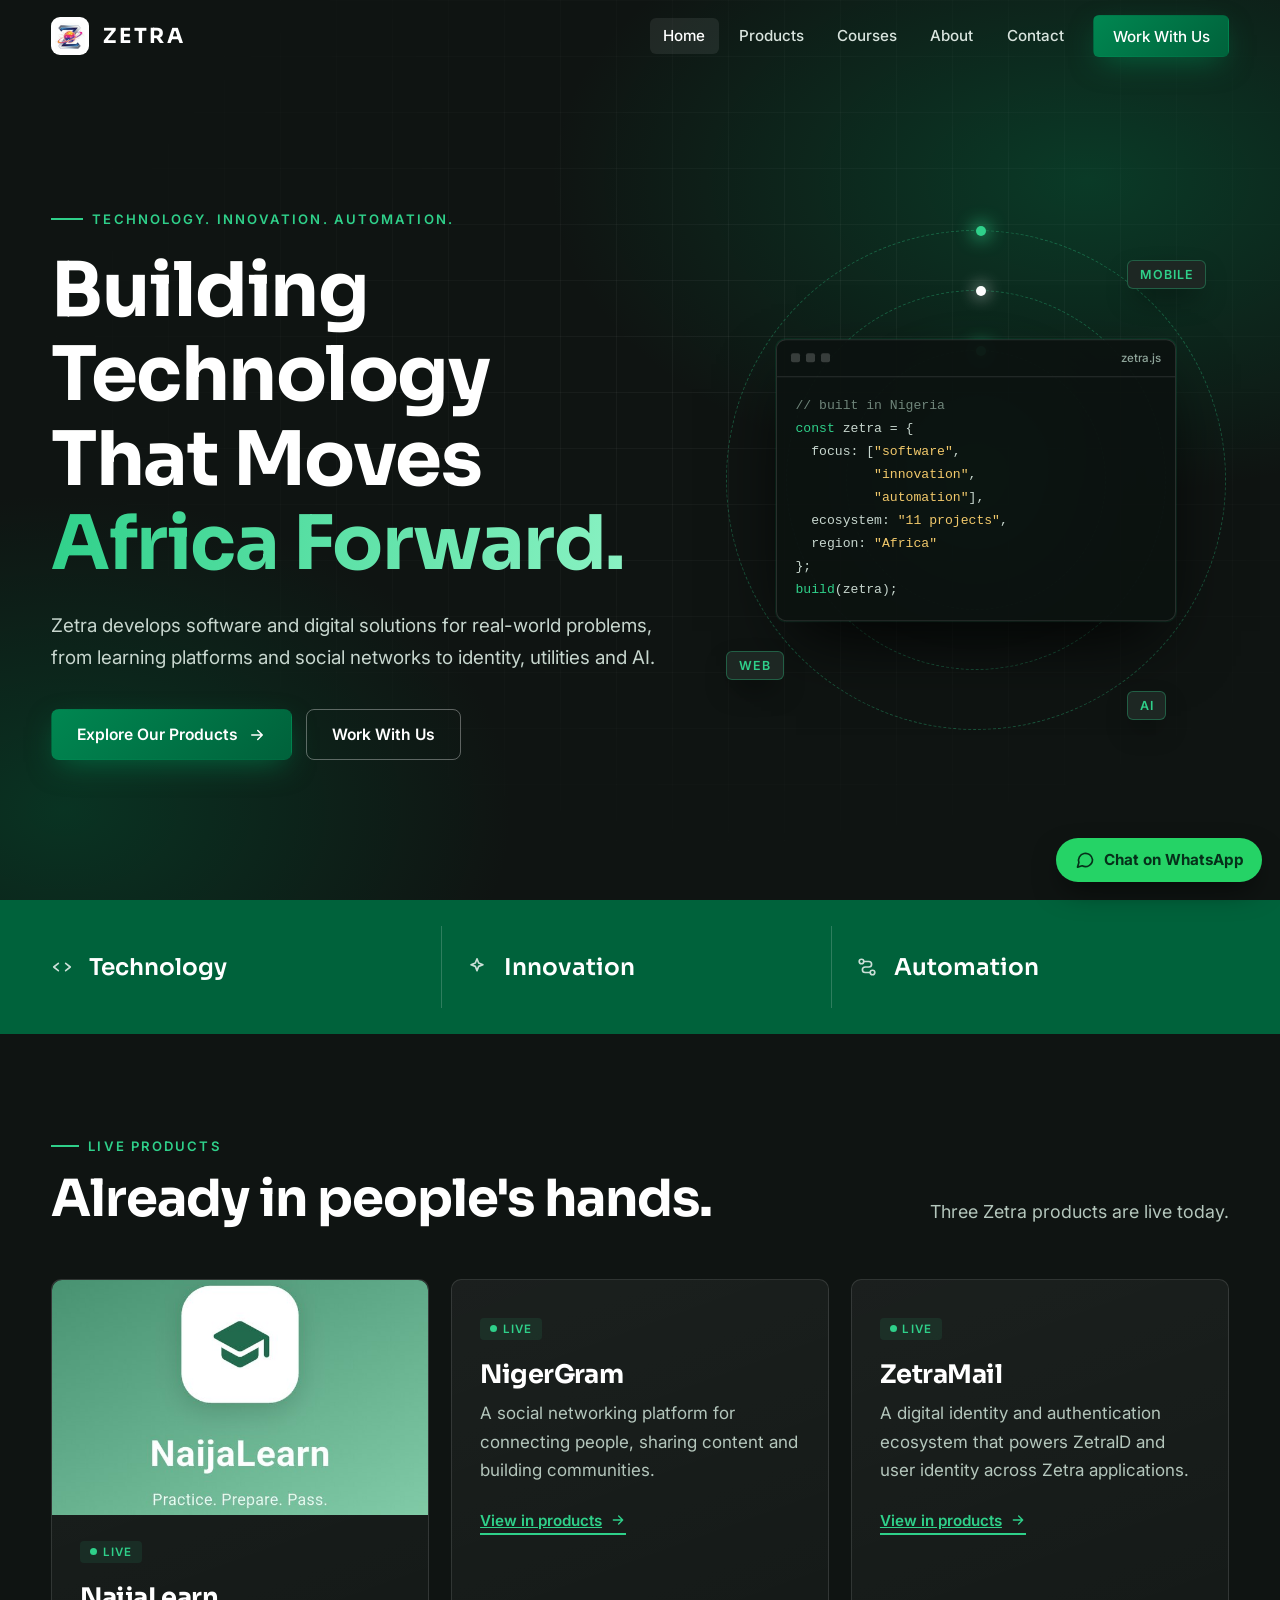
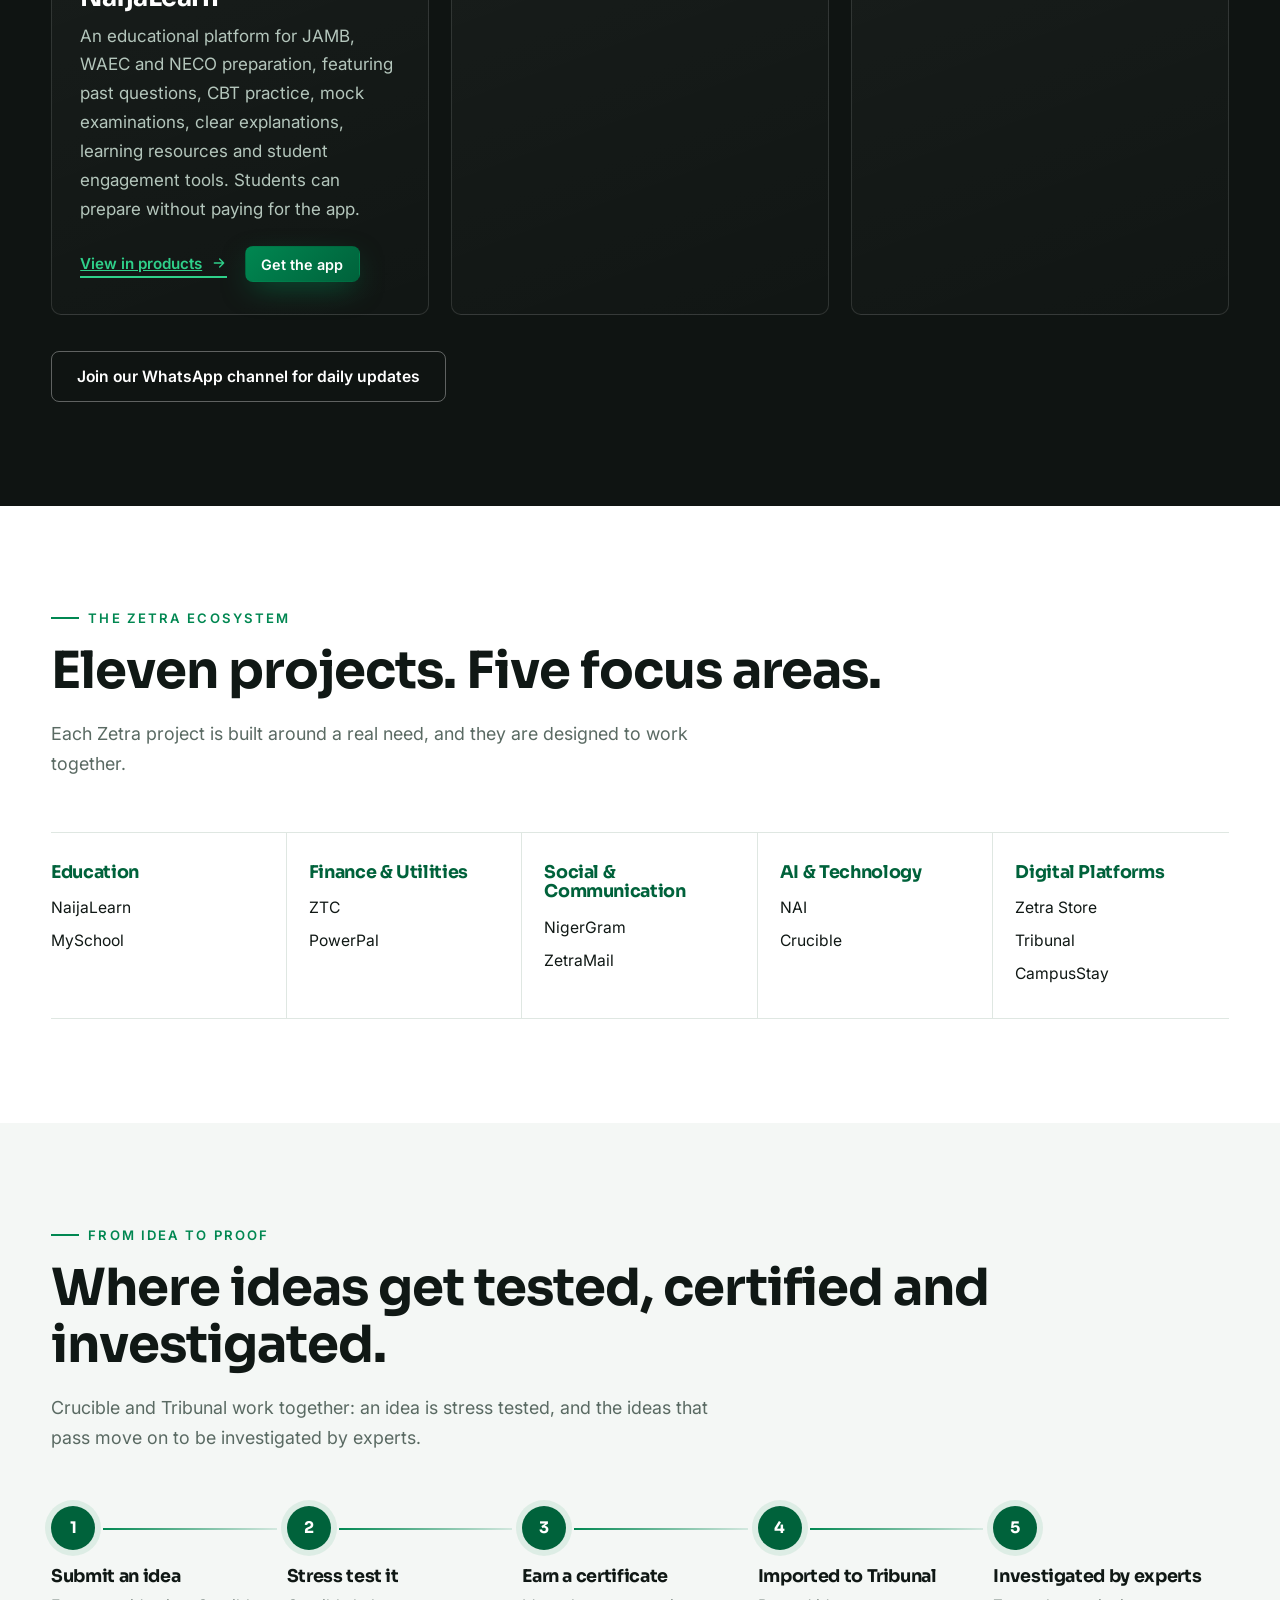
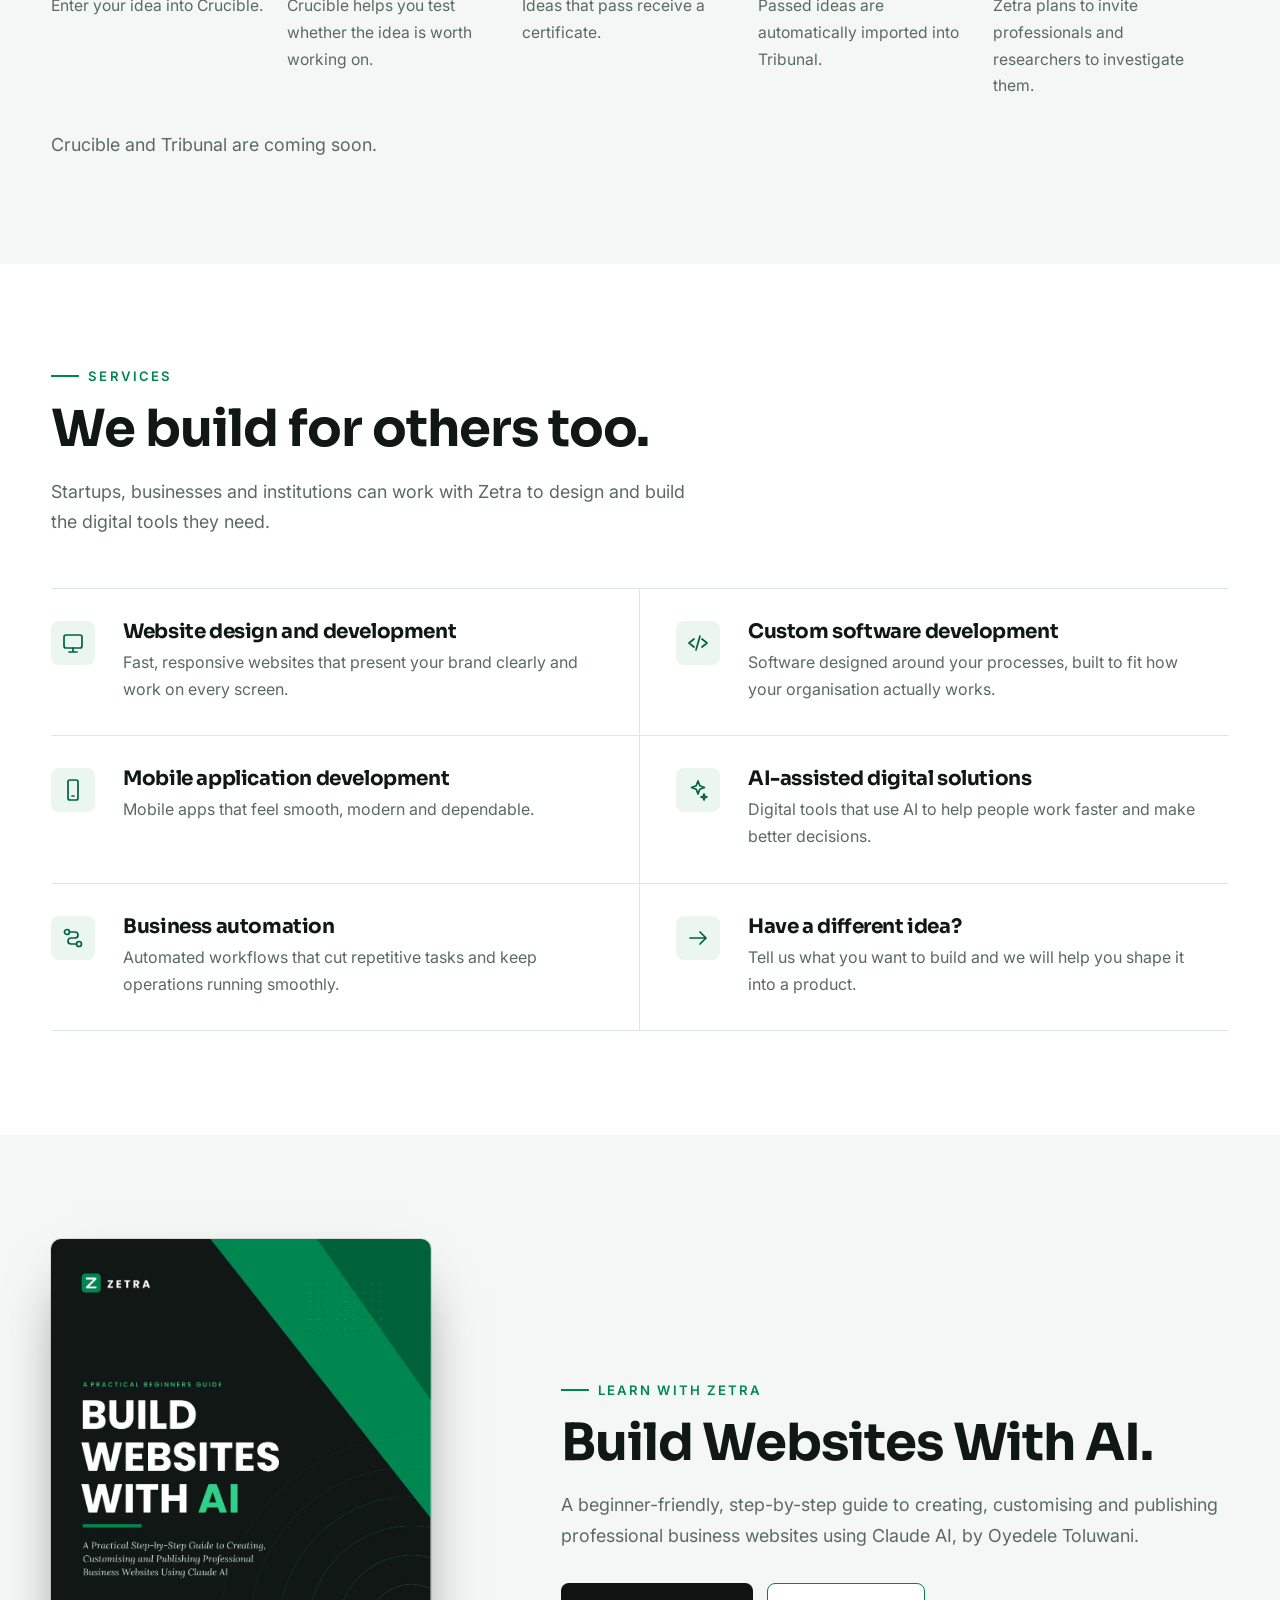
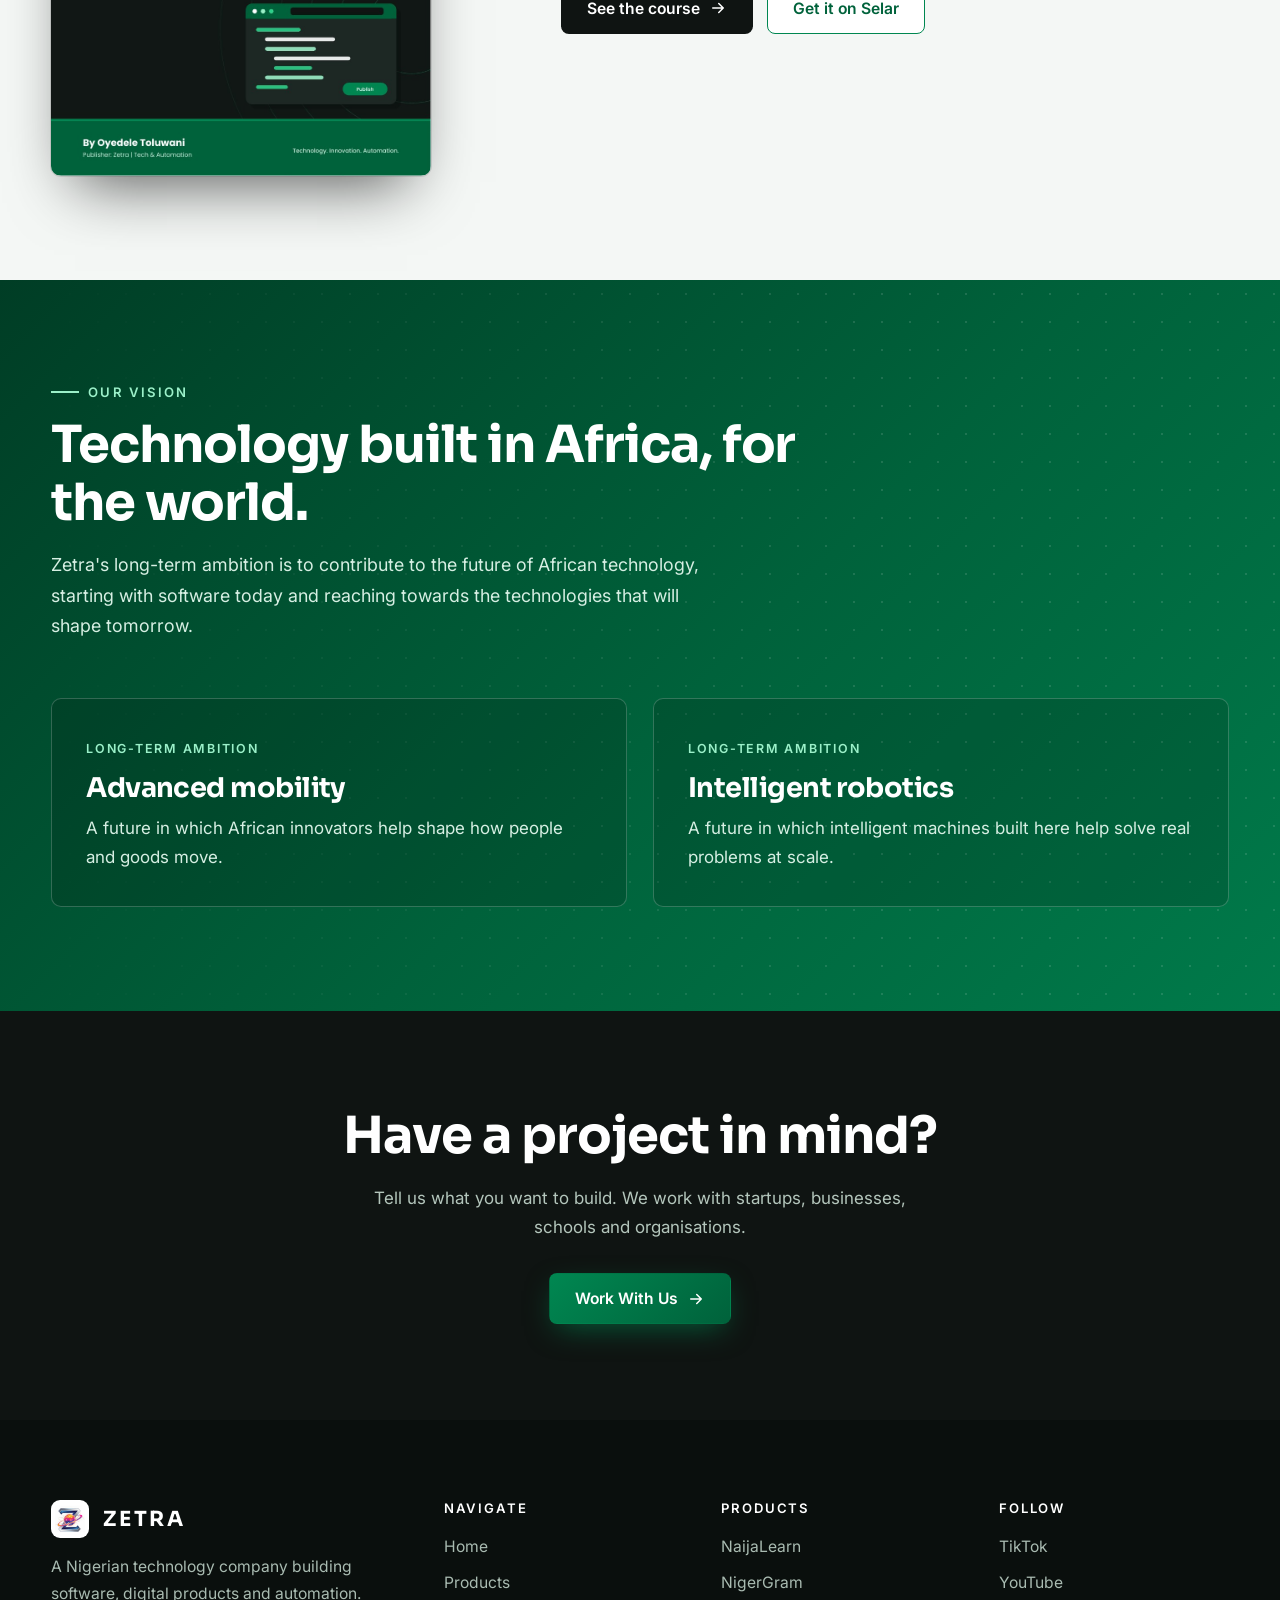
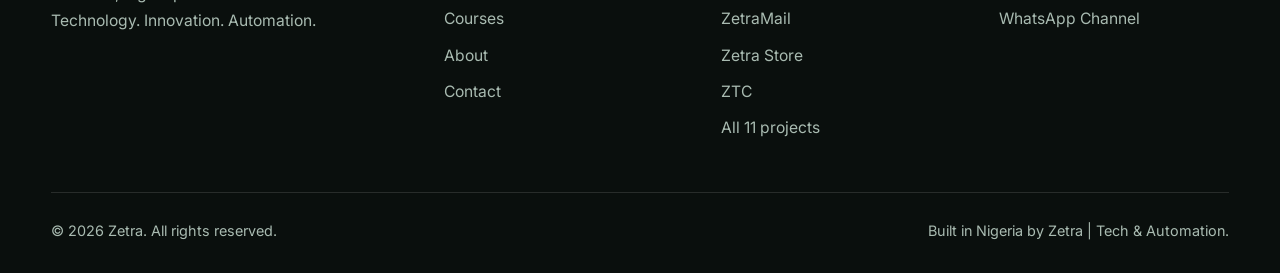
==== commit 507dc046: "Zetra website: NaijaLearn screenshots" ====
--- a/index.html
+++ b/index.html
@@ -53,7 +53,7 @@
 </div></div>
 <section class="live"><div class="wrap">
 <div class="head reveal"><div><p class="eyebrow">Live products</p><h2>Already in people's hands.</h2></div><p class="sub" style="margin:0">Three Zetra products are live today.</p></div>
-<div class="lgrid"><article class="lc reveal" style="--d:0.0s"><span class="st live">Live</span><h3>NaijaLearn</h3><p>An educational platform for JAMB, WAEC and NECO preparation, featuring past questions, CBT practice, mock examinations, clear explanations, learning resources and student engagement tools. Students can prepare without paying for the app.</p><div class="cacts"><a class="more" href="products.html">View in products <svg viewBox="0 0 24 24" fill="none" stroke="currentColor" stroke-width="2" stroke-linecap="round" stroke-linejoin="round" aria-hidden="true"><path d="M5 12h14M13 6l6 6-6 6"/></svg></a><a class="btn btn-p" href="https://naijalearn-landing-page.vercel.app/" target="_blank" rel="noopener">Get the app</a></div></article><article class="lc reveal" style="--d:0.08s"><span class="st live">Live</span><h3>NigerGram</h3><p>A social networking platform for connecting people, sharing content and building communities.</p><div class="cacts"><a class="more" href="products.html">View in products <svg viewBox="0 0 24 24" fill="none" stroke="currentColor" stroke-width="2" stroke-linecap="round" stroke-linejoin="round" aria-hidden="true"><path d="M5 12h14M13 6l6 6-6 6"/></svg></a></div></article><article class="lc reveal" style="--d:0.16s"><span class="st live">Live</span><h3>ZetraMail</h3><p>A digital identity and authentication ecosystem that powers ZetraID and user identity across Zetra applications.</p><div class="cacts"><a class="more" href="products.html">View in products <svg viewBox="0 0 24 24" fill="none" stroke="currentColor" stroke-width="2" stroke-linecap="round" stroke-linejoin="round" aria-hidden="true"><path d="M5 12h14M13 6l6 6-6 6"/></svg></a></div></article></div><p style="margin-top:36px"><a class="btn btn-g" data-wach hidden target="_blank" rel="noopener">Join our WhatsApp channel for daily updates</a></p></div></section>
+<div class="lgrid"><article class="lc reveal" style="--d:0.0s"><img class="pimg" src="images/products/naijalearn.jpg" loading="lazy" alt="naijalearn app screenshot"><span class="st live">Live</span><h3>NaijaLearn</h3><p>An educational platform for JAMB, WAEC and NECO preparation, featuring past questions, CBT practice, mock examinations, clear explanations, learning resources and student engagement tools. Students can prepare without paying for the app.</p><div class="cacts"><a class="more" href="products.html">View in products <svg viewBox="0 0 24 24" fill="none" stroke="currentColor" stroke-width="2" stroke-linecap="round" stroke-linejoin="round" aria-hidden="true"><path d="M5 12h14M13 6l6 6-6 6"/></svg></a><a class="btn btn-p" href="https://naijalearn-landing-page.vercel.app/" target="_blank" rel="noopener">Get the app</a></div></article><article class="lc reveal" style="--d:0.08s"><span class="st live">Live</span><h3>NigerGram</h3><p>A social networking platform for connecting people, sharing content and building communities.</p><div class="cacts"><a class="more" href="products.html">View in products <svg viewBox="0 0 24 24" fill="none" stroke="currentColor" stroke-width="2" stroke-linecap="round" stroke-linejoin="round" aria-hidden="true"><path d="M5 12h14M13 6l6 6-6 6"/></svg></a></div></article><article class="lc reveal" style="--d:0.16s"><span class="st live">Live</span><h3>ZetraMail</h3><p>A digital identity and authentication ecosystem that powers ZetraID and user identity across Zetra applications.</p><div class="cacts"><a class="more" href="products.html">View in products <svg viewBox="0 0 24 24" fill="none" stroke="currentColor" stroke-width="2" stroke-linecap="round" stroke-linejoin="round" aria-hidden="true"><path d="M5 12h14M13 6l6 6-6 6"/></svg></a></div></article></div><p style="margin-top:36px"><a class="btn btn-g" data-wach hidden target="_blank" rel="noopener">Join our WhatsApp channel for daily updates</a></p></div></section>
 <section class="light"><div class="wrap">
 <div class="reveal"><p class="eyebrow">The Zetra ecosystem</p><h2>Eleven projects. Five focus areas.</h2><p class="sub">Each Zetra project is built around a real need, and they are designed to work together.</p></div>
 <div class="eg reveal" style="margin-top:52px"><div class="et"><h3>Education</h3><ul><li><a href="products.html">NaijaLearn</a></li><li><a href="products.html">MySchool</a></li></ul></div><div class="et"><h3>Finance &amp; Utilities</h3><ul><li><a href="products.html">ZTC</a></li><li><a href="products.html">PowerPal</a></li></ul></div><div class="et"><h3>Social &amp; Communication</h3><ul><li><a href="products.html">NigerGram</a></li><li><a href="products.html">ZetraMail</a></li></ul></div><div class="et"><h3>AI &amp; Technology</h3><ul><li><a href="products.html">NAI</a></li><li><a href="products.html">Crucible</a></li></ul></div><div class="et"><h3>Digital Platforms</h3><ul><li><a href="products.html">Zetra Store</a></li><li><a href="products.html">Tribunal</a></li><li><a href="products.html">CampusStay</a></li></ul></div></div></div></section>
--- a/css/style.css
+++ b/css/style.css
@@ -174,3 +174,10 @@
 @media(max-width:640px){.band .btn+.btn{margin:12px 0 0}.meta{grid-template-columns:1fr}}
 
 .cacts{display:flex;align-items:center;gap:18px;flex-wrap:wrap}.cacts .btn{padding:.6em 1.1em;font-size:.9rem}
+
+.phones{display:grid;grid-template-columns:repeat(3,1fr);gap:34px;justify-items:center;margin-top:48px}
+.phone{max-width:280px;width:100%;text-align:center}
+.phone img{width:100%;border-radius:30px;border:9px solid #111815;box-shadow:0 34px 60px -26px #000a,0 0 0 1px #ffffff14;background:#111815}
+.phone figcaption{margin-top:16px;font:600 .98rem Sora,sans-serif;color:var(--ink)}
+.pimg{object-position:50% 46%}
+@media(max-width:820px){.phones{display:flex;overflow-x:auto;gap:22px;scroll-snap-type:x mandatory;justify-content:flex-start;padding:10px 4px 24px;margin-inline:-4%;padding-inline:4%}.phone{flex:0 0 72%;max-width:280px;scroll-snap-align:center}}
